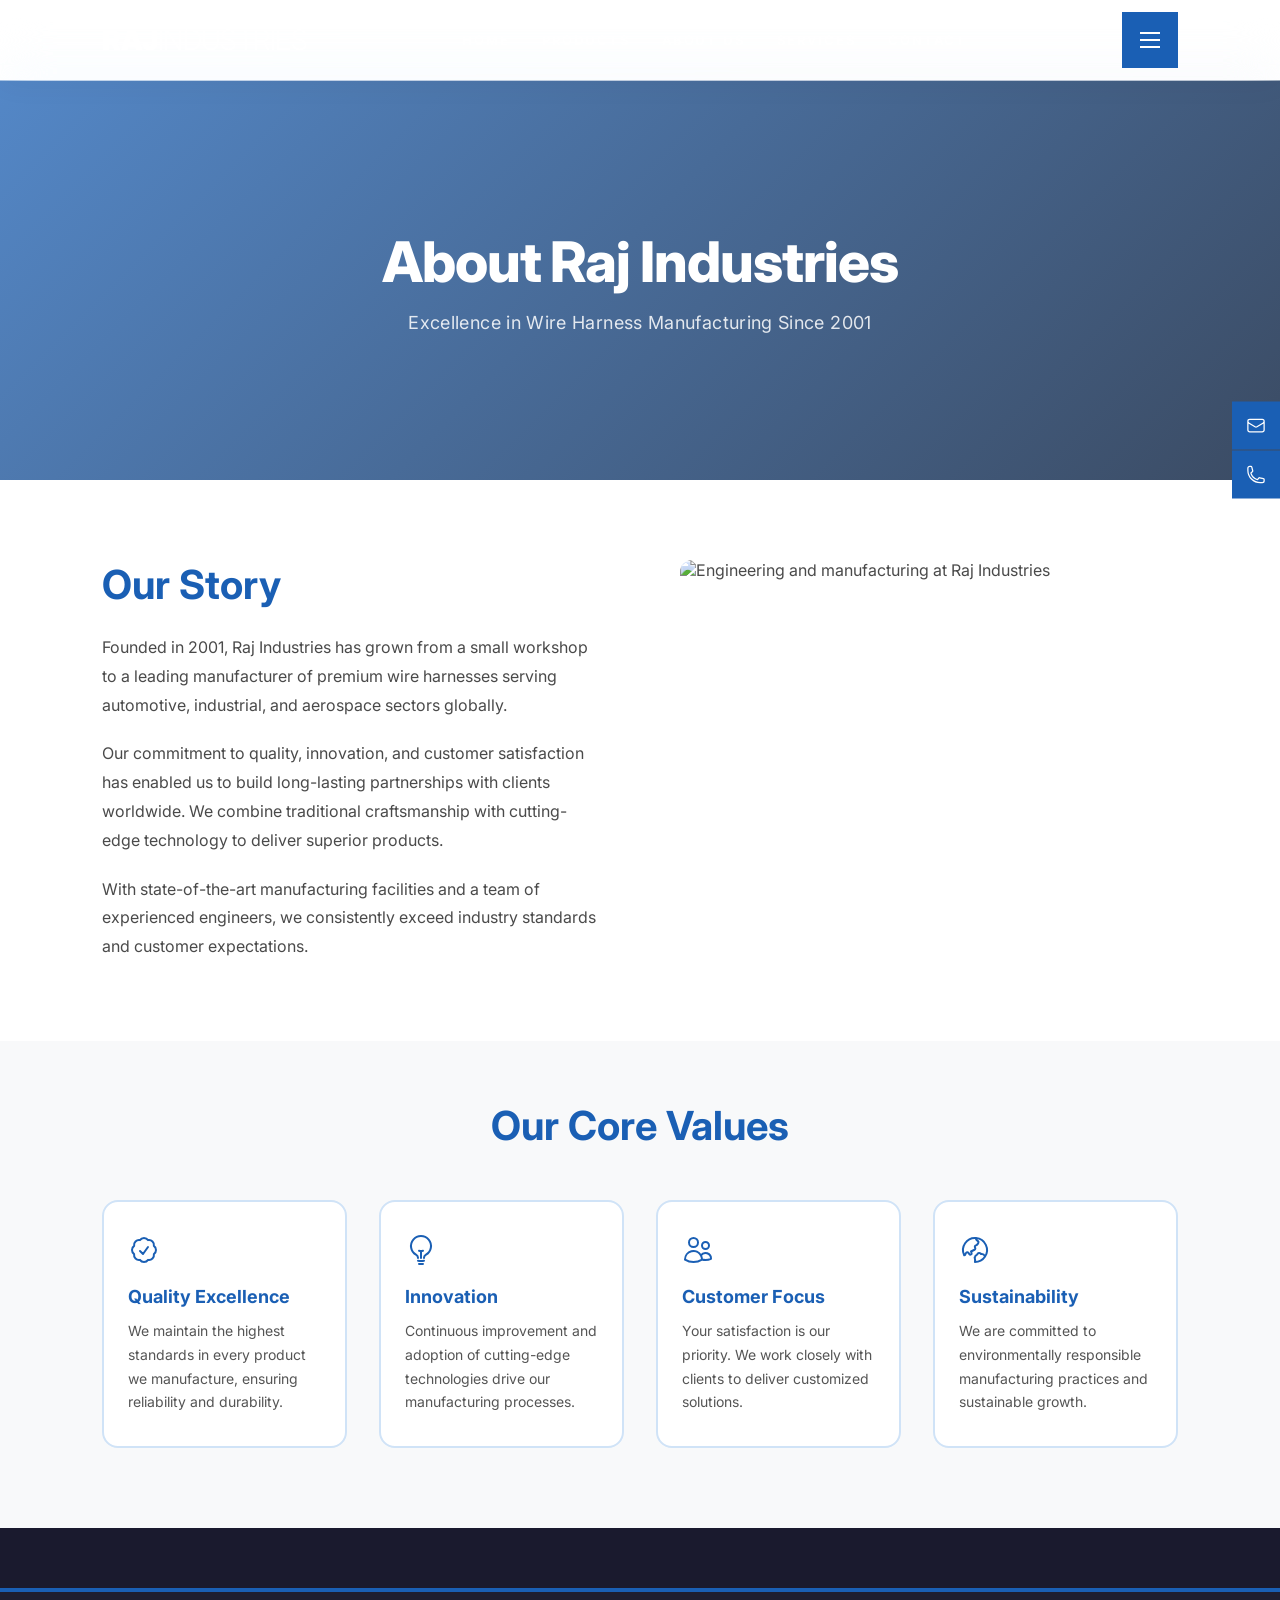
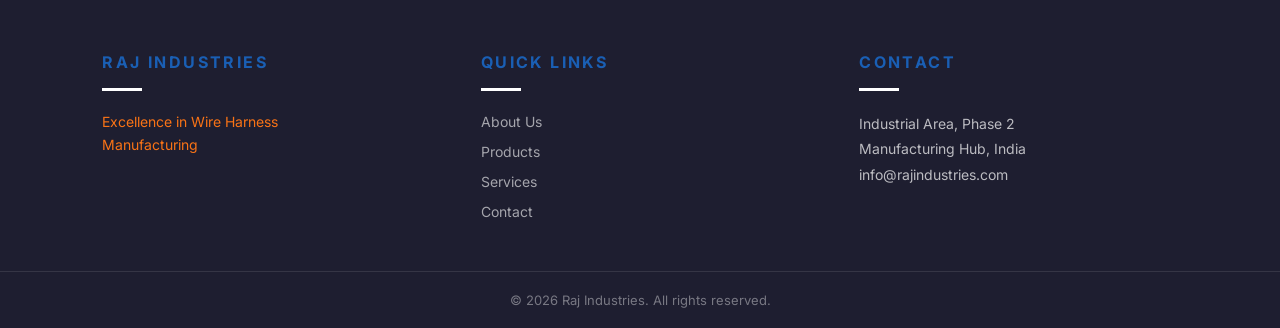
==== about.html @ 26325894 "Rework Commit" ====
<!DOCTYPE html>
<html lang="en">
<head>
    <meta charset="UTF-8">
    <meta name="viewport" content="width=device-width, initial-scale=1.0">
    <meta name="description" content="Learn about Raj Industries - a leading wire harness manufacturer with over 25 years of experience serving automotive, industrial, and aerospace industries.">
    <title>About Us - Raj Industries</title>

    <!-- Fonts -->
    <link rel="preconnect" href="https://fonts.googleapis.com">
    <link rel="preconnect" href="https://fonts.gstatic.com" crossorigin>
    <link href="https://fonts.googleapis.com/css2?family=Inter:wght@300;400;500;600;700;800;900&display=swap" rel="stylesheet">

    <!-- CSS -->
    <link rel="stylesheet" href="styles.css">
</head>
<body>

    <!-- ==========================================
         Header
         ========================================== -->
    <header class="site-header scrolled" id="site-header">
        <div class="header-inner">
            <a href="home.html" class="logo">
                <span class="logo__bold">RAJ</span>
                <span class="logo__light">INDUSTRIES</span>
            </a>

            <nav class="desktop-nav">
                <a href="home.html">Home</a>
                <a href="products.html">Products</a>
                <a href="about.html">About Us</a>
                <a href="services.html">Services</a>
                <a href="contact.html">Contact</a>
            </nav>

            <button class="hamburger" id="mobile-menu-toggle" aria-label="Toggle menu">
                <div class="hamburger-lines">
                    <span></span>
                    <span></span>
                    <span></span>
                </div>
            </button>
        </div>

        <div class="mobile-overlay">
            <nav class="mobile-nav">
                <a href="home.html">Home</a>
                <a href="products.html">Products</a>
                <a href="about.html">About Us</a>
                <a href="services.html">Services</a>
                <a href="contact.html">Contact</a>

                <div class="mobile-contact">
                    <a href="tel:+911234567890">+91 123 456 7890</a>
                    <a href="mailto:info@rajindustries.com">info@rajindustries.com</a>
                </div>
            </nav>
        </div>
    </header>

    <!-- ==========================================
         About Hero Banner
         ========================================== -->
    <section class="about-hero" style="margin-top: 80px;">
        <div class="about-hero__bg"></div>
        <div class="about-hero__overlay"></div>
        <div class="about-hero__content">
            <h1 class="about-hero__title animate-fade-in-up">About Raj Industries</h1>
            <p class="about-hero__sub animate-fade-in-up" style="animation-delay: 100ms;">Excellence in Wire Harness Manufacturing Since 2001</p>
        </div>
    </section>

    <!-- ==========================================
         Our Story
         ========================================== -->
    <section class="about-story" id="about">
        <div class="about-story__grid">
            <!-- Text -->
            <div class="about-story__text scroll-animate">
                <h2 class="about-story__title">Our Story</h2>
                <p>Founded in 2001, Raj Industries has grown from a small workshop to a leading manufacturer of premium wire harnesses serving automotive, industrial, and aerospace sectors globally.</p>
                <p>Our commitment to quality, innovation, and customer satisfaction has enabled us to build long-lasting partnerships with clients worldwide. We combine traditional craftsmanship with cutting-edge technology to deliver superior products.</p>
                <p>With state-of-the-art manufacturing facilities and a team of experienced engineers, we consistently exceed industry standards and customer expectations.</p>
            </div>

            <!-- Image -->
            <div class="about-story__image scroll-animate-right" style="transition-delay: 0.2s;">
                <img src="https://images.unsplash.com/photo-1581091226825-a6a2a5aee158?auto=format&fit=crop&w=900&q=80" alt="Engineering and manufacturing at Raj Industries">
            </div>
        </div>
    </section>

    <!-- ==========================================
         Core Values
         ========================================== -->
    <section class="about-values">
        <h2 class="about-values__title scroll-animate">Our Core Values</h2>

        <div class="values-grid">
            <!-- Quality Excellence -->
            <div class="value-card" data-delay="0">
                <div class="value-card__icon">
                    <svg fill="none" viewBox="0 0 24 24" stroke="currentColor" stroke-width="1.5">
                        <path stroke-linecap="round" stroke-linejoin="round" d="M9 12.75L11.25 15 15 9.75M21 12c0 1.268-.63 2.39-1.593 3.068a3.745 3.745 0 01-1.043 3.296 3.745 3.745 0 01-3.296 1.043A3.745 3.745 0 0112 21c-1.268 0-2.39-.63-3.068-1.593a3.746 3.746 0 01-3.296-1.043 3.745 3.745 0 01-1.043-3.296A3.745 3.745 0 013 12c0-1.268.63-2.39 1.593-3.068a3.745 3.745 0 011.043-3.296 3.746 3.746 0 013.296-1.043A3.746 3.746 0 0112 3c1.268 0 2.39.63 3.068 1.593a3.746 3.746 0 013.296 1.043 3.746 3.746 0 011.043 3.296A3.745 3.745 0 0121 12z"/>
                    </svg>
                </div>
                <h3 class="value-card__title">Quality Excellence</h3>
                <p class="value-card__desc">We maintain the highest standards in every product we manufacture, ensuring reliability and durability.</p>
            </div>

            <!-- Innovation -->
            <div class="value-card" data-delay="150">
                <div class="value-card__icon">
                    <svg fill="none" viewBox="0 0 24 24" stroke="currentColor" stroke-width="1.5">
                        <path stroke-linecap="round" stroke-linejoin="round" d="M12 18v-5.25m0 0a6.01 6.01 0 001.5-.189m-1.5.189a6.01 6.01 0 01-1.5-.189m3.75 7.478a12.06 12.06 0 01-4.5 0m3.75 2.383a14.406 14.406 0 01-3 0M14.25 18v-.192c0-.983.658-1.823 1.508-2.316a7.5 7.5 0 10-7.517 0c.85.493 1.509 1.333 1.509 2.316V18"/>
                    </svg>
                </div>
                <h3 class="value-card__title">Innovation</h3>
                <p class="value-card__desc">Continuous improvement and adoption of cutting-edge technologies drive our manufacturing processes.</p>
            </div>

            <!-- Customer Focus -->
            <div class="value-card" data-delay="300">
                <div class="value-card__icon">
                    <svg fill="none" viewBox="0 0 24 24" stroke="currentColor" stroke-width="1.5">
                        <path stroke-linecap="round" stroke-linejoin="round" d="M15 19.128a9.38 9.38 0 002.625.372 9.337 9.337 0 004.121-.952 4.125 4.125 0 00-7.533-2.493M15 19.128v-.003c0-1.113-.285-2.16-.786-3.07M15 19.128v.106A12.318 12.318 0 018.624 21c-2.331 0-4.512-.645-6.374-1.766l-.001-.109a6.375 6.375 0 0111.964-3.07M12 6.375a3.375 3.375 0 11-6.75 0 3.375 3.375 0 016.75 0zm8.25 2.25a2.625 2.625 0 11-5.25 0 2.625 2.625 0 015.25 0z"/>
                    </svg>
                </div>
                <h3 class="value-card__title">Customer Focus</h3>
                <p class="value-card__desc">Your satisfaction is our priority. We work closely with clients to deliver customized solutions.</p>
            </div>

            <!-- Sustainability -->
            <div class="value-card" data-delay="450">
                <div class="value-card__icon">
                    <svg fill="none" viewBox="0 0 24 24" stroke="currentColor" stroke-width="1.5">
                        <path stroke-linecap="round" stroke-linejoin="round" d="M12.75 3.03v.568c0 .334.148.65.405.864l1.068.89c.442.369.535 1.01.216 1.49l-.51.766a2.25 2.25 0 01-1.161.886l-.143.048a1.107 1.107 0 00-.57 1.664c.369.555.169 1.307-.427 1.605L9 13.125l.423 1.059a.956.956 0 01-1.652.928l-.679-.906a1.125 1.125 0 00-1.906.172L4.5 15.75l-.612.153M12.75 3.031a9 9 0 00-8.862 12.872M12.75 3.031a9 9 0 016.69 14.036m0 0l-.177-.529A2.25 2.25 0 0017.128 15H16.5l-.324-.324a1.453 1.453 0 00-2.328.377l-.036.073a1.586 1.586 0 01-.982.852l-.044.015a.867.867 0 00-.592.822.867.867 0 01-.387.721l-.054.036A8.96 8.96 0 0112 21a9.006 9.006 0 007.44-3.933z"/>
                    </svg>
                </div>
                <h3 class="value-card__title">Sustainability</h3>
                <p class="value-card__desc">We are committed to environmentally responsible manufacturing practices and sustainable growth.</p>
            </div>
        </div>
    </section>


    <!-- ==========================================
         Footer
         ========================================== -->
    <footer>
        <div class="footer-top-bar"></div>
        <div class="footer-accent"></div>

        <div class="footer-main">
            <div class="footer-grid">
                <div>
                    <h3 class="footer-col__title">RAJ INDUSTRIES</h3>
                    <div class="footer-col__underline"></div>
                    <p class="footer-col__tagline">Excellence in Wire Harness<br>Manufacturing</p>
                </div>
                <div>
                    <h3 class="footer-col__title">QUICK LINKS</h3>
                    <div class="footer-col__underline"></div>
                    <ul class="footer-links">
                        <li><a href="about.html">About Us</a></li>
                        <li><a href="products.html">Products</a></li>
                        <li><a href="services.html">Services</a></li>
                        <li><a href="contact.html">Contact</a></li>
                    </ul>
                </div>
                <div>
                    <h3 class="footer-col__title">CONTACT</h3>
                    <div class="footer-col__underline"></div>
                    <div class="footer-contact">
                        <p>Industrial Area, Phase 2<br>Manufacturing Hub, India</p>
                        <a href="mailto:info@rajindustries.com">info@rajindustries.com</a>
                    </div>
                </div>
            </div>
        </div>

        <div class="footer-bottom">
            <p>&copy; 2026 Raj Industries. All rights reserved.</p>
        </div>
    </footer>

    <!-- Scroll to Top -->
    <button class="scroll-top-btn" aria-label="Scroll to top">
        <svg width="20" height="20" viewBox="0 0 24 24" fill="none" stroke="currentColor" stroke-width="2.5" stroke-linecap="round" stroke-linejoin="round">
            <polyline points="18 15 12 9 6 15"/>
        </svg>
    </button>

    <!-- Contact Sidebar -->
    <div class="contact-sidebar">
        <a href="mailto:info@rajindustries.com" aria-label="Email us" title="Email us">
            <svg fill="none" viewBox="0 0 24 24" stroke="currentColor" stroke-width="1.5">
                <path stroke-linecap="round" stroke-linejoin="round" d="M21.75 6.75v10.5a2.25 2.25 0 01-2.25 2.25h-15a2.25 2.25 0 01-2.25-2.25V6.75m19.5 0A2.25 2.25 0 0019.5 4.5h-15a2.25 2.25 0 00-2.25 2.25m19.5 0v.243a2.25 2.25 0 01-1.07 1.916l-7.5 4.615a2.25 2.25 0 01-2.36 0L3.32 8.91a2.25 2.25 0 01-1.07-1.916V6.75"/>
            </svg>
        </a>
        <a href="tel:+911234567890" aria-label="Call us" title="Call us">
            <svg fill="none" viewBox="0 0 24 24" stroke="currentColor" stroke-width="1.5">
                <path stroke-linecap="round" stroke-linejoin="round" d="M2.25 6.75c0 8.284 6.716 15 15 15h2.25a2.25 2.25 0 002.25-2.25v-1.372c0-.516-.351-.966-.852-1.091l-4.423-1.106c-.44-.11-.902.055-1.173.417l-.97 1.293c-.282.376-.769.542-1.21.38a12.035 12.035 0 01-7.143-7.143c-.162-.441.004-.928.38-1.21l1.293-.97c.363-.271.527-.734.417-1.173L6.963 3.102a1.125 1.125 0 00-1.091-.852H4.5A2.25 2.25 0 002.25 4.5v2.25z"/>
            </svg>
        </a>
    </div>

    <!-- JavaScript -->
    <script src="main.js"></script>
</body>
</html>
---- styles.css ----
/* ==========================================
   CSS Variables (Design Tokens)
   ========================================== */
:root {
    --color-primary: #1a5fb4;
    --color-primary-dark: #155a9c;
    --color-primary-light: #2563eb;
    --color-accent: #f97316;

    --color-slate-900: #1a1a2e;
    --color-slate-800: #2d2d44;
    --color-slate-700: #3d3d5c;
    --color-slate-600: #4a4a4a;
    --color-slate-500: #6b6b6b;
    --color-slate-400: #8a8a8a;
    --color-slate-300: #b0b0b0;
    --color-slate-200: #d4d4d4;
    --color-slate-100: #f0f0f4;
    --color-slate-50: #f8f8fc;

    --color-footer-bg: #1e1e30;
    --transition: all 0.3s ease;
    --font-family: 'Inter', sans-serif;
}

/* ==========================================
   Reset & Base
   ========================================== */
*,
*::before,
*::after {
    margin: 0;
    padding: 0;
    box-sizing: border-box;
}

html {
    scroll-behavior: smooth;
    overflow-x: hidden;
}

body {
    font-family: var(--font-family);
    color: var(--color-slate-600);
    background: #ffffff;
    -webkit-font-smoothing: antialiased;
    -moz-osx-font-smoothing: grayscale;
    overflow-x: hidden;
}

a {
    text-decoration: none;
    color: inherit;
}

img {
    max-width: 100%;
    display: block;
}

ul {
    list-style: none;
}

*:focus {
    outline: none;
}
*:focus-visible {
    outline: 2px solid var(--color-primary);
    outline-offset: 2px;
}

/* Custom scrollbar */
::-webkit-scrollbar { width: 8px; }
::-webkit-scrollbar-track { background: #f1f1f1; }
::-webkit-scrollbar-thumb { background: var(--color-slate-400); border-radius: 4px; }
::-webkit-scrollbar-thumb:hover { background: var(--color-primary); }

/* ==========================================
   Animations
   ========================================== */
@keyframes fadeInUp {
    from { opacity: 0; transform: translateY(30px); }
    to { opacity: 1; transform: translateY(0); }
}

@keyframes fadeIn {
    from { opacity: 0; }
    to { opacity: 1; }
}

@keyframes slideInRight {
    from { opacity: 0; transform: translateX(40px); }
    to { opacity: 1; transform: translateX(0); }
}

@keyframes countUp {
    from { opacity: 0; transform: scale(0.5); }
    to { opacity: 1; transform: scale(1); }
}

@keyframes heroSlideIn {
    from { opacity: 0; transform: scale(1.05); }
    to { opacity: 1; transform: scale(1); }
}

.animate-fade-in-up {
    animation: fadeInUp 0.8s ease-out forwards;
}

.animate-fade-in {
    animation: fadeIn 0.6s ease-out forwards;
}

.animate-slide-in-right {
    animation: slideInRight 0.6s ease-out forwards;
}

.animate-hero {
    animation: heroSlideIn 1.2s ease-out forwards;
}

/* Scroll-triggered: hidden by default */
.scroll-animate {
    opacity: 0;
    transform: translateY(30px);
    transition: opacity 0.7s ease-out, transform 0.7s ease-out;
}
.scroll-animate.visible {
    opacity: 1;
    transform: translateY(0);
}

.scroll-animate-right {
    opacity: 0;
    transform: translateX(40px);
    transition: opacity 0.7s ease-out, transform 0.7s ease-out;
}
.scroll-animate-right.visible {
    opacity: 1;
    transform: translateX(0);
}

/* ==========================================
   Header
   ========================================== */
.site-header {
    position: fixed;
    top: 0;
    left: 0;
    right: 0;
    z-index: 100;
    transition: all 0.5s ease;
    background: rgba(255, 255, 255, 0.08);
    backdrop-filter: blur(24px) saturate(180%);
    -webkit-backdrop-filter: blur(24px) saturate(180%);
    border-bottom: 1px solid rgba(255, 255, 255, 0.25);
    box-shadow: 0 4px 30px rgba(0, 0, 0, 0.04), inset 0 1px 0 rgba(255, 255, 255, 0.3);
}

.site-header.scrolled {
    background: rgba(255, 255, 255, 0.45);
    backdrop-filter: blur(28px) saturate(200%);
    -webkit-backdrop-filter: blur(28px) saturate(200%);
    box-shadow: 0 8px 32px rgba(0, 0, 0, 0.08), inset 0 1px 0 rgba(255, 255, 255, 0.5);
    border-bottom: 1px solid rgba(255, 255, 255, 0.4);
}

.header-inner {
    display: flex;
    align-items: center;
    justify-content: space-between;
    height: 80px;
    padding: 0 8%;
}

/* Logo */
.logo {
    position: relative;
    z-index: 110;
    display: flex;
    align-items: center;
    text-decoration: none;
}

.logo__bold {
    font-size: 28px;
    font-weight: 900;
    letter-spacing: -0.02em;
    color: #ffffff;
    transition: color 0.5s ease;
}

.logo__light {
    font-size: 28px;
    font-weight: 300;
    letter-spacing: -0.02em;
    color: #ffffff;
    transition: color 0.5s ease;
}

.site-header.scrolled .logo__bold {
    color: var(--color-slate-900);
}

.site-header.scrolled .logo__light {
    color: var(--color-primary);
}

/* Desktop Nav */
.desktop-nav {
    display: none;
    align-items: center;
    gap: 32px;
}

.desktop-nav a {
    font-size: 13px;
    font-weight: 600;
    text-transform: uppercase;
    letter-spacing: 0.15em;
    color: #ffffff;
    transition: color 0.3s ease;
    position: relative;
}

.desktop-nav a::after {
    content: '';
    position: absolute;
    bottom: -4px;
    left: 0;
    width: 0;
    height: 2px;
    background: var(--color-primary);
    transition: width 0.3s ease;
}

.desktop-nav a:hover {
    color: var(--color-primary);
}

.desktop-nav a:hover::after {
    width: 100%;
}

.site-header.scrolled .desktop-nav a {
    color: var(--color-slate-700);
}

.site-header.scrolled .desktop-nav a:hover {
    color: var(--color-primary);
}

/* Hamburger */
.hamburger {
    position: relative;
    z-index: 110;
    width: 56px;
    height: 56px;
    background: var(--color-primary);
    border: none;
    display: flex;
    align-items: center;
    justify-content: center;
    cursor: pointer;
    transition: transform 0.3s ease;
}

.hamburger:hover {
    transform: scale(1.05);
}

.hamburger-lines {
    display: flex;
    flex-direction: column;
    gap: 5px;
    align-items: center;
}

.hamburger-lines span {
    display: block;
    width: 20px;
    height: 2px;
    background: #ffffff;
    transition: all 0.3s ease;
    transform-origin: center;
}

.hamburger.active .hamburger-lines span:nth-child(1) {
    transform: rotate(45deg) translate(5px, 5px);
}

.hamburger.active .hamburger-lines span:nth-child(2) {
    opacity: 0;
    transform: scale(0);
}

.hamburger.active .hamburger-lines span:nth-child(3) {
    transform: rotate(-45deg) translate(5px, -5px);
}

/* Mobile Overlay */
.mobile-overlay {
    position: fixed;
    inset: 0;
    background: rgba(26, 26, 46, 0.98);
    z-index: 105;
    display: flex;
    align-items: center;
    justify-content: center;
    opacity: 0;
    visibility: hidden;
    transition: all 0.5s ease;
}

.mobile-overlay.active {
    opacity: 1;
    visibility: visible;
}

.mobile-nav {
    display: flex;
    flex-direction: column;
    align-items: center;
    gap: 24px;
}

.mobile-nav a {
    font-size: 32px;
    font-weight: 300;
    color: #ffffff;
    transition: all 0.5s ease;
    opacity: 0;
    transform: translateY(20px);
}

.mobile-overlay.active .mobile-nav a {
    opacity: 1;
    transform: translateY(0);
}

.mobile-nav a:nth-child(1) { transition-delay: 0.1s; }
.mobile-nav a:nth-child(2) { transition-delay: 0.2s; }
.mobile-nav a:nth-child(3) { transition-delay: 0.3s; }
.mobile-nav a:nth-child(4) { transition-delay: 0.4s; }

.mobile-nav a:hover {
    color: var(--color-primary);
}

.mobile-contact {
    margin-top: 32px;
    padding-top: 32px;
    border-top: 1px solid rgba(255, 255, 255, 0.1);
    display: flex;
    flex-direction: column;
    align-items: center;
    gap: 12px;
    opacity: 0;
    transform: translateY(20px);
    transition: all 0.5s ease 0.5s;
}

.mobile-overlay.active .mobile-contact {
    opacity: 1;
    transform: translateY(0);
}

.mobile-contact a {
    color: rgba(255, 255, 255, 0.6);
    font-size: 14px;
    letter-spacing: 0.05em;
    transition: color 0.3s ease;
}

.mobile-contact a:hover {
    color: var(--color-primary);
}

/* ==========================================
   Hero Carousel
   ========================================== */
.hero {
    position: relative;
    width: 100%;
    height: 100vh;
    overflow: hidden;
}

.hero-slide {
    position: absolute;
    inset: 0;
    opacity: 0;
    transform: scale(1.05);
    transition: opacity 1s ease-in-out, transform 1s ease-in-out;
}

.hero-slide.active {
    opacity: 1;
    transform: scale(1);
}

.hero-slide img {
    width: 100%;
    height: 100%;
    object-fit: cover;
}

.hero-slide__overlay {
    position: absolute;
    inset: 0;
    background: linear-gradient(to right, rgba(0,0,0,0.6) 0%, rgba(0,0,0,0.4) 40%, rgba(0,0,0,0.2) 100%);
}

.hero-content {
    position: relative;
    z-index: 10;
    height: 100%;
    display: flex;
    align-items: center;
    padding: 0 8%;
}

.hero-text {
    max-width: 750px;
    transition: opacity 0.7s ease, transform 0.7s ease;
}

.hero-text.transitioning {
    opacity: 0;
    transform: translateY(24px);
}

.hero-text__category {
    display: inline-block;
    font-size: 13px;
    font-weight: 700;
    text-transform: uppercase;
    letter-spacing: 0.25em;
    color: rgba(255, 255, 255, 0.8);
    margin-bottom: 24px;
}

.hero-text__headline {
    font-size: clamp(36px, 5vw, 58px);
    font-weight: 300;
    color: #ffffff;
    line-height: 1.1;
    margin-bottom: 40px;
}

.hero-text__cta {
    display: inline-flex;
    align-items: center;
    gap: 12px;
    background: rgba(255, 255, 255, 0.15);
    backdrop-filter: blur(20px) saturate(180%);
    -webkit-backdrop-filter: blur(20px) saturate(180%);
    color: #ffffff;
    padding: 16px 32px;
    font-size: 13px;
    font-weight: 700;
    text-transform: uppercase;
    letter-spacing: 0.15em;
    border: 1px solid rgba(255, 255, 255, 0.3);
    border-radius: 50px;
    box-shadow: 0 4px 24px rgba(0, 0, 0, 0.1), inset 0 1px 0 rgba(255, 255, 255, 0.25);
    transition: all 0.4s ease;
}

.hero-text__cta:hover {
    background: rgba(26, 95, 180, 0.35);
    border-color: rgba(26, 95, 180, 0.5);
    box-shadow: 0 8px 32px rgba(26, 95, 180, 0.25), inset 0 1px 0 rgba(255, 255, 255, 0.3);
    transform: translateY(-2px);
    color: #ffffff;
}

.hero-text__cta svg {
    width: 20px;
    height: 20px;
    transition: transform 0.3s ease;
}

.hero-text__cta:hover svg {
    transform: translateX(4px);
}

/* Hero Arrows */
.hero-arrows {
    position: absolute;
    bottom: 40px;
    right: 8%;
    z-index: 20;
    display: flex;
    gap: 2px;
}

.hero-arrow {
    width: 56px;
    height: 56px;
    background: rgba(255, 255, 255, 0.1);
    backdrop-filter: blur(20px) saturate(180%);
    -webkit-backdrop-filter: blur(20px) saturate(180%);
    border: 1px solid rgba(255, 255, 255, 0.25);
    border-radius: 50%;
    display: flex;
    align-items: center;
    justify-content: center;
    cursor: pointer;
    transition: all 0.4s ease;
    box-shadow: 0 4px 20px rgba(0, 0, 0, 0.1), inset 0 1px 0 rgba(255, 255, 255, 0.2);
}

.hero-arrow:hover {
    background: rgba(26, 95, 180, 0.35);
    border-color: rgba(26, 95, 180, 0.5);
    box-shadow: 0 8px 28px rgba(26, 95, 180, 0.25), inset 0 1px 0 rgba(255, 255, 255, 0.3);
    transform: scale(1.08);
}

.hero-arrow svg {
    width: 22px;
    height: 22px;
    color: #ffffff;
}

/* Hero Indicators */
.hero-indicators {
    position: absolute;
    bottom: 40px;
    left: 8%;
    z-index: 20;
    display: flex;
    gap: 8px;
}

.hero-indicator {
    height: 3px;
    border-radius: 999px;
    border: none;
    cursor: pointer;
    transition: all 0.5s ease;
    background: rgba(255, 255, 255, 0.4);
    width: 16px;
}

.hero-indicator.active {
    background: #ffffff;
    width: 40px;
}

.hero-indicator:hover {
    background: rgba(255, 255, 255, 0.6);
}

/* Hero bottom gradient */
.hero-bottom-gradient {
    position: absolute;
    bottom: 0;
    left: 0;
    right: 0;
    height: 128px;
    background: linear-gradient(to top, rgba(255,255,255,0.1), transparent);
    z-index: 10;
    pointer-events: none;
}

/* ==========================================
   Product Cards (Home page)
   ========================================== */
.products-home {
    padding: 80px 8% 120px;
    background: #ffffff;
}

.products-home__header {
    margin-bottom: 80px;
}

.products-home__topline {
    font-size: 11px;
    font-weight: 700;
    text-transform: uppercase;
    letter-spacing: 0.25em;
    color: var(--color-primary);
    margin-bottom: 16px;
    display: block;
}

.products-home__title {
    font-size: clamp(28px, 4vw, 42px);
    font-weight: 300;
    color: var(--color-slate-900);
    line-height: 1.2;
    max-width: 600px;
}

.products-home__underline {
    width: 64px;
    height: 3px;
    background: var(--color-primary);
    margin-top: 24px;
}

.products-home__grid {
    display: grid;
    grid-template-columns: 1fr;
    gap: 40px;
}

.product-home-card {
    display: block;
    transition: opacity 0.7s ease, transform 0.7s ease;
    opacity: 0;
    transform: translateY(48px);
}

.product-home-card.visible {
    opacity: 1;
    transform: translateY(0);
}

.product-home-card__image {
    position: relative;
    overflow: hidden;
    margin-bottom: 24px;
    aspect-ratio: 4 / 3;
}

.product-home-card__image img {
    width: 100%;
    height: 100%;
    object-fit: cover;
    transition: transform 0.7s ease;
}

.product-home-card:hover .product-home-card__image img {
    transform: scale(1.1);
}

.product-home-card__image::after {
    content: '';
    position: absolute;
    inset: 0;
    background: rgba(26, 95, 180, 0);
    transition: background 0.5s ease;
}

.product-home-card:hover .product-home-card__image::after {
    background: rgba(26, 95, 180, 0.1);
}

.product-home-card__category {
    font-size: 11px;
    font-weight: 700;
    text-transform: uppercase;
    letter-spacing: 0.25em;
    color: var(--color-primary);
    margin-bottom: 12px;
    display: block;
}

.product-home-card__title {
    font-size: clamp(18px, 2vw, 24px);
    font-weight: 600;
    color: var(--color-slate-900);
    margin-bottom: 12px;
    transition: color 0.3s ease;
}

.product-home-card:hover .product-home-card__title {
    color: var(--color-primary);
}

.product-home-card__desc {
    font-size: 15px;
    color: var(--color-slate-500);
    line-height: 1.7;
    margin-bottom: 20px;
}

.product-home-card__link {
    display: inline-flex;
    align-items: center;
    gap: 8px;
    font-size: 13px;
    font-weight: 700;
    text-transform: uppercase;
    letter-spacing: 0.12em;
    color: var(--color-primary);
}

.product-home-card__link svg {
    width: 20px;
    height: 20px;
    transition: transform 0.3s ease;
}

.product-home-card:hover .product-home-card__link svg {
    transform: translateX(8px);
}

/* ==========================================
   Stats Section
   ========================================== */
.stats-section {
    position: relative;
    padding: 80px 8%;
    overflow: hidden;
}

.stats-section__bg {
    position: absolute;
    inset: 0;
}

.stats-section__bg img {
    width: 100%;
    height: 100%;
    object-fit: cover;
}

.stats-section__bg-overlay {
    position: absolute;
    inset: 0;
    background: rgba(26, 26, 46, 0.9);
}

.stats-grid {
    position: relative;
    z-index: 10;
    display: grid;
    grid-template-columns: repeat(2, 1fr);
    gap: 32px;
    text-align: center;
}

.stat-item {
    opacity: 0;
    transform: translateY(30px);
    transition: opacity 0.7s ease, transform 0.7s ease;
}

.stat-item.visible {
    opacity: 1;
    transform: translateY(0);
}

.stat-item__number {
    font-size: clamp(40px, 5vw, 72px);
    font-weight: 700;
    color: #ffffff;
    font-variant-numeric: tabular-nums;
}

.stat-item__divider {
    width: 40px;
    height: 2px;
    background: var(--color-primary);
    margin: 16px auto;
}

.stat-item__label {
    font-size: 13px;
    font-weight: 600;
    text-transform: uppercase;
    letter-spacing: 0.2em;
    color: rgba(255, 255, 255, 0.7);
}

/* ==========================================
   CTA Section
   ========================================== */
.cta-section {
    background: linear-gradient(135deg, #1a5fb4 0%, #0d47a1 40%, #0a3d8f 70%, #0b3070 100%);
    padding: 80px 40px;
    text-align: center;
    position: relative;
    overflow: hidden;
}

.cta-content {
    max-width: 700px;
    margin: 0 auto;
}

.cta-content__title {
    font-size: clamp(28px, 4vw, 44px);
    font-weight: 800;
    font-style: italic;
    color: #ffffff;
    line-height: 1.2;
    margin-bottom: 24px;
}

.cta-content__text {
    font-size: 16px;
    color: rgba(255, 255, 255, 0.8);
    line-height: 1.7;
    margin-bottom: 40px;
}

.cta-content__button {
    display: inline-block;
    padding: 14px 40px;
    background: #ffffff;
    color: var(--color-primary);
    font-size: 15px;
    font-weight: 600;
    border-radius: 50px;
    transition: all 0.3s ease;
    box-shadow: 0 4px 20px rgba(0, 0, 0, 0.15);
}

.cta-content__button:hover {
    transform: translateY(-2px);
    box-shadow: 0 8px 30px rgba(0, 0, 0, 0.2);
}

/* ==========================================
   Footer
   ========================================== */
.footer-top-bar {
    background-color: var(--color-slate-900);
    height: 60px;
}

.footer-accent {
    background-color: var(--color-primary);
    height: 4px;
}

.footer-main {
    background-color: var(--color-footer-bg);
    color: #ffffff;
    padding: 60px 8% 40px;
}

.footer-grid {
    display: grid;
    grid-template-columns: 1fr;
    gap: 40px;
    max-width: 1200px;
    margin: 0 auto;
}

.footer-col__title {
    font-size: 16px;
    font-weight: 700;
    letter-spacing: 0.15em;
    text-transform: uppercase;
    color: var(--color-primary);
    margin-bottom: 16px;
}

.footer-col__underline {
    width: 40px;
    height: 3px;
    background: #ffffff;
    margin-bottom: 20px;
}

.footer-col__tagline {
    font-size: 14px;
    color: var(--color-accent);
    line-height: 1.6;
}

.footer-links li {
    margin-bottom: 10px;
}

.footer-links a {
    font-size: 14px;
    color: rgba(255, 255, 255, 0.6);
    transition: all 0.3s ease;
}

.footer-links a:hover {
    color: #ffffff;
    padding-left: 5px;
}

.footer-contact p {
    font-size: 14px;
    color: rgba(255, 255, 255, 0.7);
    line-height: 1.8;
}

.footer-contact a {
    font-size: 14px;
    color: rgba(255, 255, 255, 0.7);
    display: block;
    margin-top: 4px;
    transition: color 0.3s ease;
}

.footer-contact a:hover {
    color: #ffffff;
}

.footer-bottom {
    background-color: var(--color-footer-bg);
    border-top: 1px solid rgba(255, 255, 255, 0.1);
    padding: 20px 8%;
    text-align: center;
}

.footer-bottom p {
    font-size: 13px;
    color: rgba(255, 255, 255, 0.4);
    max-width: 1200px;
    margin: 0 auto;
}

/* Scroll to top */
.scroll-top-btn {
    position: fixed;
    bottom: 30px;
    right: 30px;
    width: 48px;
    height: 48px;
    border-radius: 50%;
    background: var(--color-primary);
    color: #ffffff;
    border: none;
    cursor: pointer;
    display: flex;
    align-items: center;
    justify-content: center;
    box-shadow: 0 4px 15px rgba(26, 95, 180, 0.4);
    transition: all 0.3s ease;
    opacity: 0;
    pointer-events: none;
    transform: translateY(20px);
    z-index: 100;
}

.scroll-top-btn.visible {
    opacity: 1;
    pointer-events: auto;
    transform: translateY(0);
}

.scroll-top-btn:hover {
    background: var(--color-primary-dark);
    transform: translateY(-3px);
}

/* ==========================================
   Contact Sidebar
   ========================================== */
.contact-sidebar {
    position: fixed;
    right: 0;
    top: 50%;
    transform: translateY(-50%);
    z-index: 90;
    display: none;
    flex-direction: column;
}

.contact-sidebar a {
    display: flex;
    align-items: center;
    justify-content: center;
    width: 48px;
    height: 48px;
    background: var(--color-primary);
    transition: all 0.3s ease;
}

.contact-sidebar a + a {
    margin-top: 1px;
}

.contact-sidebar a:hover {
    background: var(--color-primary-dark);
    width: 56px;
    height: 56px;
}

.contact-sidebar svg {
    width: 20px;
    height: 20px;
    color: #ffffff;
}

/* ==========================================
   Page Header (Products & About)
   ========================================== */
.page-header {
    padding-top: 160px;
    padding-bottom: 64px;
    text-align: center;
    background: #ffffff;
    border-bottom: 1px solid #f0f0f4;
}

.page-header__title {
    font-size: clamp(32px, 5vw, 48px);
    font-weight: 700;
    color: var(--color-slate-900);
    margin-bottom: 16px;
}

.page-header__subtitle {
    font-size: clamp(16px, 2vw, 20px);
    color: var(--color-slate-500);
    font-weight: 300;
    letter-spacing: 0.03em;
}

/* ==========================================
   Products Grid (Products page)
   ========================================== */
.products-section {
    padding: 96px 0;
    background: #f9fafb;
}

.products-section .container {
    max-width: 1280px;
    margin: 0 auto;
    padding: 0 20px;
}

.products-grid {
    display: grid;
    grid-template-columns: 1fr;
    gap: 32px;
}

.product-card {
    background: #ffffff;
    border-radius: 8px;
    border: 1px solid var(--color-slate-200);
    overflow: hidden;
    transition: all 0.3s ease;
    display: flex;
    flex-direction: column;
}

.product-card:hover {
    transform: translateY(-8px);
    box-shadow: 0 20px 40px rgba(0, 0, 0, 0.08);
    border-color: var(--color-primary);
}

.product-card__image {
    width: 100%;
    height: 240px;
    overflow: hidden;
    background: #f0f0f4;
}

.product-card__image img {
    width: 100%;
    height: 100%;
    object-fit: cover;
    transition: transform 0.8s ease-out;
}

.product-card:hover .product-card__image img {
    transform: scale(1.1);
}

.product-card__content {
    padding: 32px;
    display: flex;
    flex-direction: column;
    flex: 1;
}

.product-card__content h3 {
    font-size: 22px;
    font-weight: 700;
    color: var(--color-slate-800);
    margin-bottom: 12px;
    letter-spacing: -0.02em;
}

.product-card__content p {
    font-size: 15px;
    color: var(--color-slate-500);
    line-height: 1.7;
    margin-bottom: 24px;
    font-weight: 300;
}

.product-card__features {
    display: flex;
    flex-direction: column;
    gap: 8px;
    margin-top: auto;
}

.product-card__features li {
    display: flex;
    align-items: flex-start;
    gap: 8px;
    font-size: 14px;
    color: var(--color-slate-600);
    line-height: 1.6;
}

.product-card__features li::before {
    content: '';
    display: block;
    width: 6px;
    height: 6px;
    border-radius: 50%;
    background: var(--color-primary);
    flex-shrink: 0;
    margin-top: 7px;
}

/* ==========================================
   About Page
   ========================================== */

/* Hero Banner */
.about-hero {
    position: relative;
    height: 400px;
    display: flex;
    align-items: center;
    justify-content: center;
    text-align: center;
    overflow: hidden;
}

.about-hero__bg {
    position: absolute;
    inset: 0;
    background-image: url('https://images.unsplash.com/photo-1558618666-fcd25c85f82e?auto=format&fit=crop&w=1920&q=80');
    background-size: cover;
    background-position: center;
}

.about-hero__overlay {
    position: absolute;
    inset: 0;
    background: linear-gradient(135deg, rgba(26, 95, 180, 0.75) 0%, rgba(10, 30, 60, 0.8) 100%);
}

.about-hero__content {
    position: relative;
    z-index: 10;
}

.about-hero__title {
    font-size: clamp(32px, 5vw, 56px);
    font-weight: 800;
    color: #ffffff;
    margin-bottom: 16px;
    letter-spacing: -0.02em;
}

.about-hero__sub {
    font-size: clamp(14px, 1.5vw, 18px);
    color: rgba(255, 255, 255, 0.85);
    font-weight: 400;
    letter-spacing: 0.02em;
}

/* Our Story */
.about-story {
    padding: 80px 8% 60px;
    background: #ffffff;
}

.about-story__grid {
    display: grid;
    grid-template-columns: 1fr;
    gap: 48px;
    align-items: start;
}

.about-story__title {
    font-size: clamp(28px, 3.5vw, 40px);
    font-weight: 700;
    color: var(--color-primary);
    margin-bottom: 24px;
}

.about-story__text p {
    font-size: 16px;
    color: var(--color-slate-600);
    line-height: 1.8;
    margin-bottom: 20px;
}

.about-story__image img {
    width: 100%;
    height: 420px;
    object-fit: cover;
    border-radius: 12px;
}

/* Core Values */
.about-values {
    padding: 60px 8% 80px;
    background: #f8f9fa;
}

.about-values__title {
    font-size: clamp(28px, 3.5vw, 40px);
    font-weight: 700;
    color: var(--color-primary);
    text-align: center;
    margin-bottom: 50px;
}

.values-grid {
    display: grid;
    grid-template-columns: 1fr;
    gap: 32px;
}

.value-card {
    background: #ffffff;
    border: 2px solid #d0e3f7;
    border-radius: 16px;
    padding: 32px 24px;
    opacity: 0;
    transform: translateY(48px);
    transition: opacity 0.7s ease, transform 0.7s ease;
}

.value-card.visible {
    opacity: 1;
    transform: translateY(0);
}

.value-card__icon {
    color: var(--color-primary);
    margin-bottom: 16px;
}

.value-card__icon svg {
    width: 32px;
    height: 32px;
}

.value-card__title {
    font-size: 18px;
    font-weight: 700;
    color: var(--color-primary);
    margin-bottom: 12px;
}

.value-card__desc {
    font-size: 14px;
    color: #555;
    line-height: 1.7;
}

/* Quality Section */
.about-quality {
    padding: 80px 8%;
    background: #ffffff;
}

.about-quality__grid {
    display: grid;
    grid-template-columns: 1fr;
    gap: 48px;
    align-items: center;
}

.about-quality__image img {
    width: 100%;
    height: 400px;
    object-fit: cover;
    border-radius: 12px;
}

.about-quality__topline {
    font-size: 11px;
    font-weight: 700;
    text-transform: uppercase;
    letter-spacing: 0.25em;
    color: var(--color-primary);
    margin-bottom: 16px;
    display: block;
}

.about-quality__title {
    font-size: clamp(24px, 3vw, 38px);
    font-weight: 300;
    color: var(--color-slate-900);
    line-height: 1.3;
    margin-bottom: 24px;
}

.about-quality__underline {
    width: 64px;
    height: 3px;
    background: var(--color-primary);
    margin-bottom: 32px;
}

.about-quality__text {
    font-size: 17px;
    color: var(--color-slate-500);
    line-height: 1.8;
    margin-bottom: 24px;
}

.about-quality__certs {
    display: flex;
    flex-wrap: wrap;
    gap: 16px;
    margin-top: 24px;
}

.about-quality__cert {
    padding: 8px 16px;
    background: var(--color-slate-50);
    border: 1px solid var(--color-slate-200);
    font-size: 12px;
    font-weight: 600;
    text-transform: uppercase;
    letter-spacing: 0.08em;
    color: var(--color-slate-600);
}

/* ==========================================
   Services Page
   ========================================== */
.services-section {
    padding: 80px 0 100px;
    background: #f9fafb;
}

.services-container {
    max-width: 1280px;
    margin: 0 auto;
    padding: 0 20px;
}

.services-grid {
    display: grid;
    grid-template-columns: 1fr;
    gap: 32px;
}

.service-card {
    position: relative;
    background: #ffffff;
    border: 1px solid #e8edf3;
    border-radius: 16px;
    padding: 40px 32px 36px;
    transition: all 0.4s ease;
    overflow: hidden;
}

.service-card::before {
    content: '';
    position: absolute;
    top: 0;
    left: 0;
    width: 100%;
    height: 4px;
    background: linear-gradient(90deg, var(--color-primary), var(--color-primary-light));
    transform: scaleX(0);
    transform-origin: left;
    transition: transform 0.4s ease;
}

.service-card:hover {
    transform: translateY(-6px);
    box-shadow: 0 20px 50px rgba(0, 0, 0, 0.08);
    border-color: transparent;
}

.service-card:hover::before {
    transform: scaleX(1);
}

.service-card__icon {
    width: 60px;
    height: 60px;
    border-radius: 14px;
    background: linear-gradient(135deg, var(--color-primary), var(--color-primary-light));
    display: flex;
    align-items: center;
    justify-content: center;
    margin-bottom: 20px;
    transition: transform 0.3s ease;
}

.service-card:hover .service-card__icon {
    transform: scale(1.08);
}

.service-card__icon i {
    font-size: 24px;
    color: #ffffff;
}

.service-card__number {
    position: absolute;
    top: 24px;
    right: 28px;
    font-size: 48px;
    font-weight: 800;
    color: rgba(26, 95, 180, 0.06);
    line-height: 1;
    user-select: none;
    pointer-events: none;
}

.service-card__title {
    font-size: 20px;
    font-weight: 700;
    color: var(--color-slate-900);
    margin-bottom: 12px;
    letter-spacing: -0.01em;
}

.service-card__desc {
    font-size: 15px;
    color: var(--color-slate-500);
    line-height: 1.7;
    margin-bottom: 20px;
    font-weight: 300;
}

.service-card__features {
    display: flex;
    flex-direction: column;
    gap: 8px;
}

.service-card__features li {
    display: flex;
    align-items: flex-start;
    gap: 10px;
    font-size: 14px;
    color: var(--color-slate-600);
    line-height: 1.6;
}

.service-card__features li::before {
    content: '';
    display: block;
    width: 6px;
    height: 6px;
    border-radius: 50%;
    background: var(--color-primary);
    flex-shrink: 0;
    margin-top: 7px;
}

/* ==========================================
   Contact Page
   ========================================== */

/* Contact Hero */
.contact-hero {
    position: relative;
    padding-top: 160px;
    padding-bottom: 80px;
    text-align: center;
    background: linear-gradient(135deg, var(--color-primary) 0%, #0d47a1 40%, #0a3d8f 70%, #0b3070 100%);
    overflow: hidden;
}

.contact-hero__inner {
    position: relative;
    z-index: 10;
    max-width: 800px;
    margin: 0 auto;
    padding: 0 20px;
}

.contact-hero__title {
    font-size: clamp(32px, 5vw, 56px);
    font-weight: 800;
    color: #ffffff;
    margin-bottom: 16px;
    letter-spacing: 0.05em;
}

.contact-hero__sub {
    font-size: clamp(14px, 1.5vw, 18px);
    color: rgba(255, 255, 255, 0.85);
    font-weight: 400;
    letter-spacing: 0.02em;
}

/* Contact Info Cards */
.contact-info-section {
    padding: 80px 8%;
    background: #ffffff;
}

.contact-info-grid {
    display: grid;
    grid-template-columns: 1fr;
    gap: 32px;
    max-width: 1280px;
    margin: 0 auto;
}

.contact-info-card {
    display: flex;
    align-items: flex-start;
    gap: 24px;
    padding: 32px;
    background: #ffffff;
    border: 1px solid #e8edf3;
    border-radius: 12px;
    transition: all 0.3s ease;
}

.contact-info-card:hover {
    transform: translateY(-4px);
    box-shadow: 0 15px 40px rgba(0, 0, 0, 0.08);
    border-color: var(--color-primary);
}

.contact-info-card__icon {
    width: 56px;
    height: 56px;
    border-radius: 12px;
    background: linear-gradient(135deg, var(--color-primary), var(--color-primary-light));
    display: flex;
    align-items: center;
    justify-content: center;
    flex-shrink: 0;
}

.contact-info-card__icon i {
    font-size: 22px;
    color: #ffffff;
}

.contact-info-card__content h4 {
    font-size: 18px;
    font-weight: 700;
    color: var(--color-slate-900);
    margin-bottom: 12px;
}

.contact-info-card__content p {
    font-size: 14px;
    color: var(--color-slate-500);
    line-height: 1.8;
    margin-bottom: 12px;
}

.contact-info-card__content p a {
    color: var(--color-slate-500);
    transition: color 0.3s ease;
}

.contact-info-card__content p a:hover {
    color: var(--color-primary);
}

.contact-info-card__link {
    font-size: 13px;
    font-weight: 600;
    color: var(--color-primary);
    text-transform: uppercase;
    letter-spacing: 0.08em;
    transition: all 0.3s ease;
    display: inline-block;
    margin-top: 4px;
}

.contact-info-card__link:hover {
    color: var(--color-primary-dark);
    transform: translateX(4px);
}

/* Contact Form Section */
.contact-form-section {
    padding: 80px 8%;
    background: #f8f9fa;
}

.contact-form-wrapper {
    max-width: 900px;
    margin: 0 auto;
}

.contact-form-header {
    text-align: center;
    margin-bottom: 48px;
}

.contact-form-header__topline {
    font-size: 13px;
    font-weight: 600;
    text-transform: uppercase;
    letter-spacing: 0.2em;
    color: var(--color-primary);
    margin-bottom: 12px;
    display: block;
}

.contact-form-header__title {
    font-size: clamp(28px, 3.5vw, 40px);
    font-weight: 700;
    color: var(--color-slate-900);
}

.contact-form__row {
    display: grid;
    grid-template-columns: 1fr;
    gap: 20px;
    margin-bottom: 20px;
}

.contact-form__field {
    width: 100%;
}

.contact-form__field--full {
    margin-bottom: 20px;
}

.contact-form__input-wrap {
    position: relative;
}

.contact-form__input-wrap input,
.contact-form__input-wrap textarea {
    width: 100%;
    padding: 16px 20px 16px 52px;
    font-family: var(--font-family);
    font-size: 13px;
    font-weight: 500;
    letter-spacing: 0.05em;
    color: var(--color-slate-700);
    background: #ffffff;
    border: 2px solid #e0e6ed;
    border-radius: 8px;
    transition: all 0.3s ease;
    outline: none;
}

.contact-form__input-wrap input::placeholder,
.contact-form__input-wrap textarea::placeholder {
    color: var(--color-slate-400);
    font-weight: 400;
}

.contact-form__input-wrap input:focus,
.contact-form__input-wrap textarea:focus {
    border-color: var(--color-primary);
    box-shadow: 0 0 0 4px rgba(26, 95, 180, 0.1);
}

.contact-form__input-wrap textarea {
    resize: vertical;
    min-height: 140px;
}

.contact-form__input-wrap i {
    position: absolute;
    left: 18px;
    top: 18px;
    font-size: 16px;
    color: var(--color-primary);
    pointer-events: none;
}

.contact-form__submit {
    text-align: center;
    margin-top: 32px;
}

.contact-form__btn {
    display: inline-block;
    padding: 16px 48px;
    background: rgba(26, 95, 180, 0.75);
    backdrop-filter: blur(16px);
    -webkit-backdrop-filter: blur(16px);
    border: 1px solid rgba(255, 255, 255, 0.3);
    color: #ffffff;
    font-family: var(--font-family);
    font-size: 14px;
    font-weight: 700;
    text-transform: uppercase;
    letter-spacing: 0.1em;
    border-radius: 50px;
    cursor: pointer;
    transition: all 0.3s ease;
    box-shadow: 0 8px 32px 0 rgba(26, 95, 180, 0.25);
}

.contact-form__btn:hover {
    background: rgba(26, 95, 180, 0.85);
    border-color: rgba(255, 255, 255, 0.5);
    transform: translateY(-2px);
    box-shadow: 0 8px 32px 0 rgba(26, 95, 180, 0.35);
}

/* Map Section */
.map-section {
    width: 100%;
    line-height: 0;
}

.map-container {
    width: 100%;
}

.map-container iframe {
    width: 100%;
    height: 450px;
    border: 0;
}

/* ==========================================
   Cable Feature Section (Products Page)
   ========================================== */
.cable-feature-section {
    padding: 80px 0 80px;
    background: #ffffff;
}

.cable-feature-container {
    max-width: 900px;
    margin: 0 auto 60px;
    padding: 0 8%;
    text-align: center;
}

.cable-feature-topline {
    font-size: 11px;
    font-weight: 700;
    text-transform: uppercase;
    letter-spacing: 0.25em;
    color: var(--color-slate-400);
    margin-bottom: 16px;
}

.cable-feature-title {
    font-size: clamp(28px, 4vw, 42px);
    font-weight: 700;
    color: var(--color-slate-900);
    line-height: 1.2;
    margin-bottom: 28px;
}

.cable-feature-desc {
    font-size: 15px;
    color: var(--color-slate-500);
    line-height: 1.8;
    max-width: 680px;
    margin: 0 auto;
    text-align: left;
}

/* Hero: overlapping image + card layout */
.cable-feature-hero {
    position: relative;
    padding: 0 8%;
    min-height: 420px;
    margin-bottom: 80px;
}

.cable-feature-hero__image {
    width: 65%;
    aspect-ratio: 16 / 10;
    overflow: hidden;
}

.cable-feature-hero__image img {
    width: 100%;
    height: 100%;
    object-fit: cover;
    transition: transform 0.8s ease;
}

.cable-feature-hero:hover .cable-feature-hero__image img {
    transform: scale(1.03);
}

.cable-feature-hero__card {
    background: var(--color-primary);
    padding: 40px 36px;
    color: #ffffff;
    position: absolute;
    right: 8%;
    top: 50%;
    transform: translateY(-50%);
    width: 45%;
    max-width: 480px;
    z-index: 2;
}

.cable-feature-hero__label {
    font-size: 11px;
    font-weight: 700;
    text-transform: uppercase;
    letter-spacing: 0.25em;
    color: rgba(255, 255, 255, 0.7);
    display: block;
    margin-bottom: 12px;
}

.cable-feature-hero__heading {
    font-size: clamp(20px, 2.5vw, 28px);
    font-weight: 700;
    color: #ffffff;
    line-height: 1.3;
    margin-bottom: 16px;
}

.cable-feature-hero__text {
    font-size: 14px;
    line-height: 1.7;
    color: rgba(255, 255, 255, 0.85);
    margin-bottom: 24px;
}

.cable-feature-hero__link {
    display: inline-flex;
    align-items: center;
    gap: 10px;
    font-size: 12px;
    font-weight: 800;
    text-transform: uppercase;
    letter-spacing: 0.15em;
    color: #ffffff;
    transition: all 0.3s ease;
}

.cable-feature-hero__link svg {
    width: 18px;
    height: 18px;
    transition: transform 0.3s ease;
}

.cable-feature-hero__link:hover {
    opacity: 0.85;
}

.cable-feature-hero__link:hover svg {
    transform: translateX(6px);
}

/* ==========================================
   More Products Section
   ========================================== */
.more-products-section {
    padding: 80px 0 100px;
    background: #ffffff;
}

.more-products-container {
    max-width: 1280px;
    margin: 0 auto;
    padding: 0 8%;
}

.more-products-title {
    font-size: clamp(24px, 3vw, 34px);
    font-weight: 700;
    color: var(--color-slate-900);
    margin-bottom: 40px;
    line-height: 1.2;
}

.more-products-grid {
    display: grid;
    grid-template-columns: 1fr;
    gap: 40px;
}

/* Card: stacked image + overlapping content */
.more-product-card {
    display: block;
    text-decoration: none;
    color: inherit;
    position: relative;
}

.more-product-card__image {
    width: 100%;
    aspect-ratio: 4 / 3;
    overflow: hidden;
    background: #f0f0f4;
}

.more-product-card__image img {
    width: 100%;
    height: 100%;
    object-fit: cover;
    transition: transform 0.7s ease;
}

.more-product-card:hover .more-product-card__image img {
    transform: scale(1.05);
}

/* Content overlaps bottom of image */
.more-product-card__content {
    position: relative;
    margin: -60px auto 0;
    padding: 28px 24px;
    background: var(--color-primary);
    color: #ffffff;
    width: 90%;
    height: 260px;
    z-index: 2;
    transition: all 0.4s ease;
    display: flex;
    flex-direction: column;
    justify-content: center;
    box-sizing: border-box;
    text-align: left;
}

.more-product-card__label {
    font-size: 11px;
    font-weight: 700;
    text-transform: uppercase;
    letter-spacing: 0.2em;
    color: rgba(255, 255, 255, 0.7);
    display: block;
    margin-bottom: 10px;
}

.more-product-card__heading {
    font-size: clamp(18px, 2vw, 22px);
    font-weight: 700;
    color: #ffffff;
    margin-bottom: 12px;
    line-height: 1.3;
}

.more-product-card__desc {
    font-size: 13px;
    color: rgba(255, 255, 255, 0.85);
    line-height: 1.7;
    margin-bottom: 20px;
}

.more-product-card__link {
    display: inline-flex;
    align-items: center;
    gap: 10px;
    font-size: 12px;
    font-weight: 800;
    text-transform: uppercase;
    letter-spacing: 0.15em;
    color: #ffffff;
    transition: all 0.3s ease;
}

.more-product-card__link svg {
    width: 18px;
    height: 18px;
    transition: transform 0.3s ease;
}

.more-product-card:hover .more-product-card__link svg {
    transform: translateX(6px);
}

/* ==========================================
   Responsive
   ========================================== */
@media (min-width: 640px) {
    .values-grid {
        grid-template-columns: repeat(2, 1fr);
    }

    .products-grid {
        grid-template-columns: repeat(2, 1fr);
    }

    .contact-info-grid {
        grid-template-columns: repeat(2, 1fr);
    }

    .contact-form__row {
        grid-template-columns: 1fr 1fr;
    }

    .services-grid {
        grid-template-columns: repeat(2, 1fr);
    }

    .more-products-grid {
        grid-template-columns: repeat(2, 1fr);
    }
}

@media (min-width: 768px) {
    .contact-sidebar {
        display: flex;
    }

    .hero-arrow {
        width: 64px;
        height: 64px;
    }
}

@media (min-width: 1024px) {
    .desktop-nav {
        display: flex;
    }

    .products-home__grid {
        grid-template-columns: repeat(3, 1fr);
    }

    .stats-grid {
        grid-template-columns: repeat(4, 1fr);
        gap: 48px;
    }

    .footer-grid {
        grid-template-columns: repeat(3, 1fr);
        gap: 60px;
    }

    .about-story__grid {
        grid-template-columns: 1fr 1fr;
        gap: 80px;
    }

    .values-grid {
        grid-template-columns: repeat(4, 1fr);
    }

    .about-quality__grid {
        grid-template-columns: 1fr 1fr;
        gap: 80px;
    }

    .about-quality__image {
        order: -1;
    }

    .contact-info-grid {
        grid-template-columns: repeat(4, 1fr);
    }

    .services-grid {
        grid-template-columns: repeat(3, 1fr);
    }
}

@media (min-width: 1280px) {
    .products-grid {
        grid-template-columns: repeat(4, 1fr);
    }
}

@media (max-width: 767px) {
    .header-inner {
        height: 72px;
    }

    .hero-arrow {
        width: 56px;
        height: 56px;
    }

    .hero-text__category {
        font-size: 11px;
    }

    .hero-arrows {
        bottom: 24px;
    }

    .hero-indicators {
        bottom: 24px;
    }

    .page-header {
        padding-top: 120px;
    }

    .contact-hero {
        padding-top: 120px;
        padding-bottom: 60px;
    }

    .cable-feature-hero {
        padding: 0;
        min-height: auto;
    }

    .cable-feature-hero__image {
        width: 100%;
    }

    .cable-feature-hero__card {
        position: relative;
        right: auto;
        bottom: auto;
        width: 100%;
        max-width: none;
    }

    .more-product-card__content {
        width: 90%;
    }
}
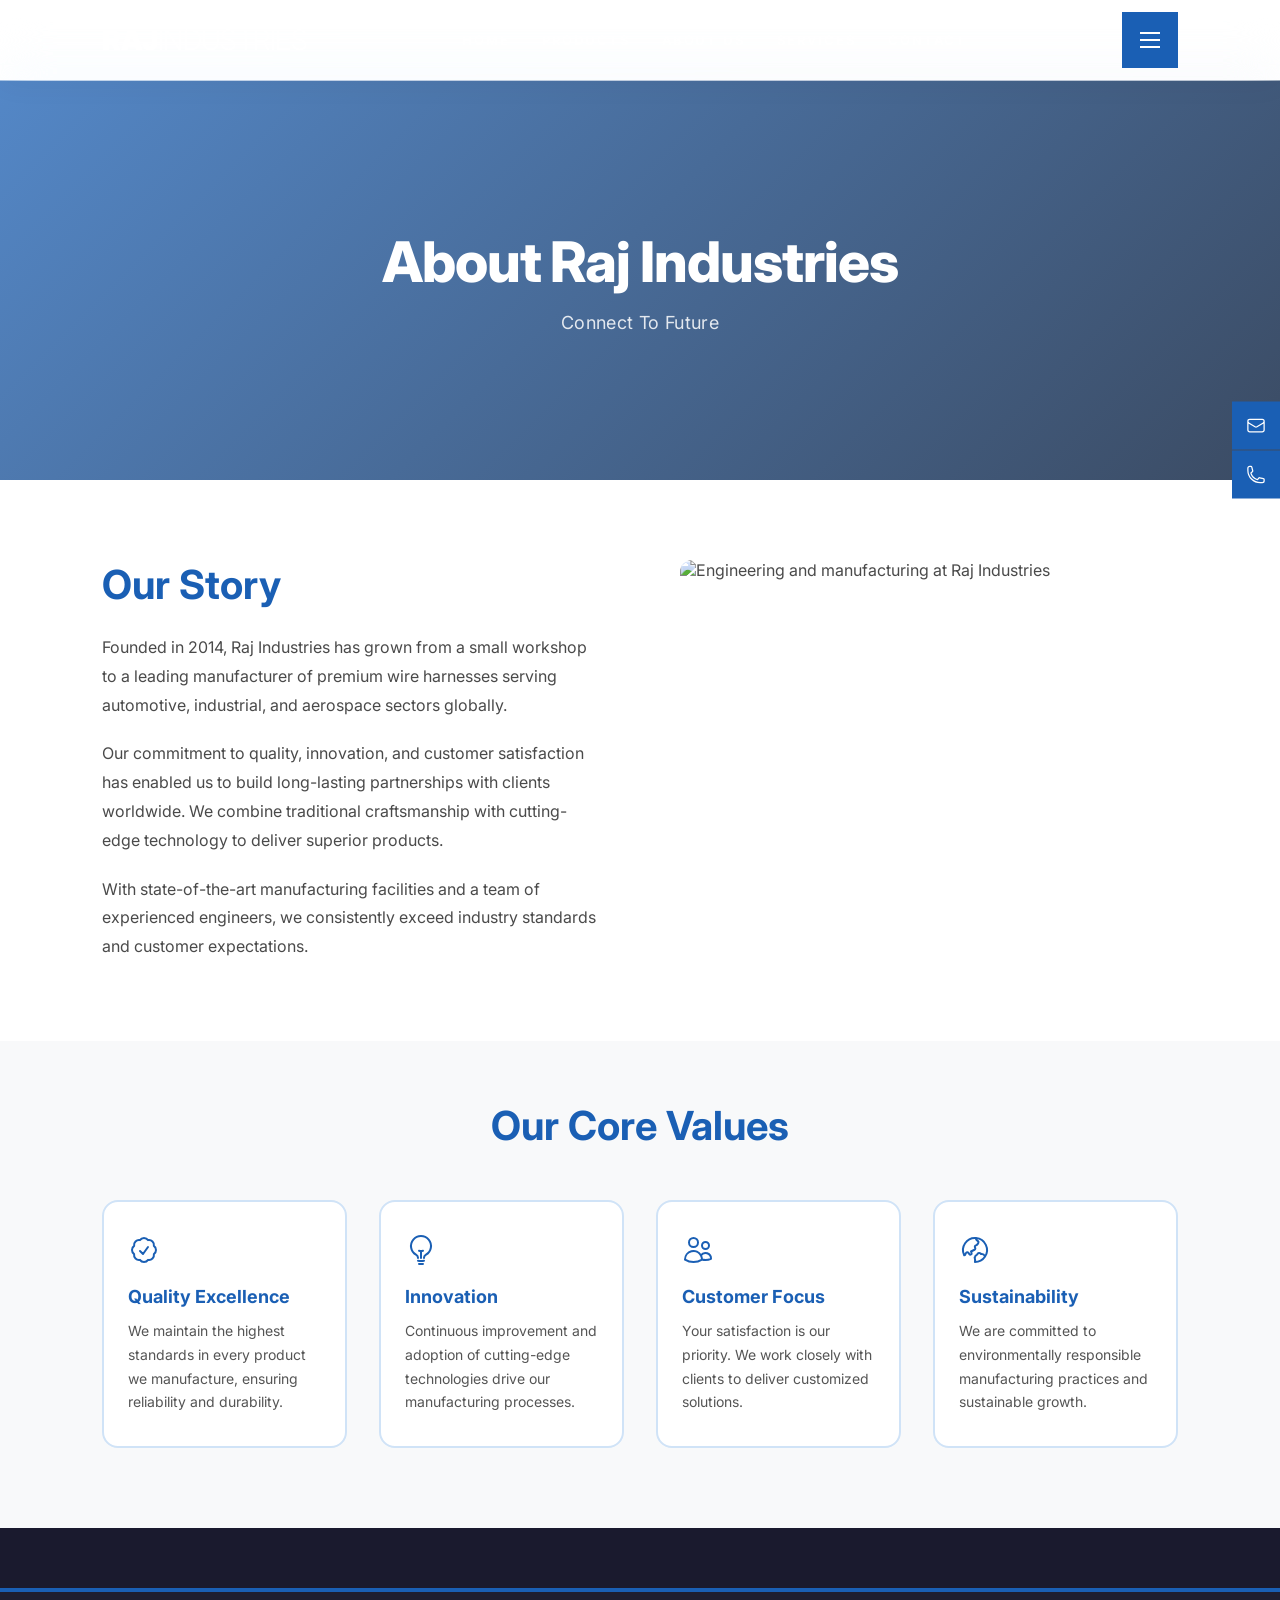
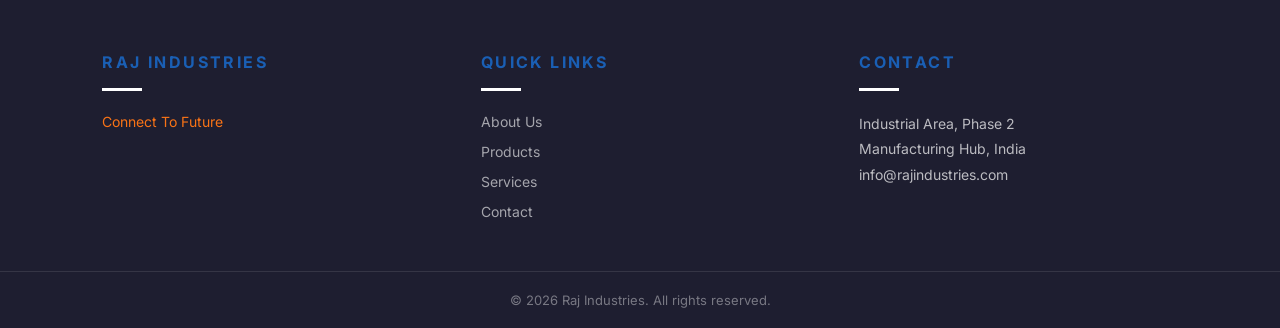
==== commit 5716b2ac: "Updated carousel with infinite scroll fix" ====
--- a/about.html
+++ b/about.html
@@ -67,7 +67,7 @@
         <div class="about-hero__overlay"></div>
         <div class="about-hero__content">
             <h1 class="about-hero__title animate-fade-in-up">About Raj Industries</h1>
-            <p class="about-hero__sub animate-fade-in-up" style="animation-delay: 100ms;">Excellence in Wire Harness Manufacturing Since 2001</p>
+            <p class="about-hero__sub animate-fade-in-up" style="animation-delay: 100ms;">Connect To Future</p>
         </div>
     </section>
 
@@ -79,7 +79,7 @@
             <!-- Text -->
             <div class="about-story__text scroll-animate">
                 <h2 class="about-story__title">Our Story</h2>
-                <p>Founded in 2001, Raj Industries has grown from a small workshop to a leading manufacturer of premium wire harnesses serving automotive, industrial, and aerospace sectors globally.</p>
+                <p>Founded in 2014, Raj Industries has grown from a small workshop to a leading manufacturer of premium wire harnesses serving automotive, industrial, and aerospace sectors globally.</p>
                 <p>Our commitment to quality, innovation, and customer satisfaction has enabled us to build long-lasting partnerships with clients worldwide. We combine traditional craftsmanship with cutting-edge technology to deliver superior products.</p>
                 <p>With state-of-the-art manufacturing facilities and a team of experienced engineers, we consistently exceed industry standards and customer expectations.</p>
             </div>
@@ -157,7 +157,7 @@
                 <div>
                     <h3 class="footer-col__title">RAJ INDUSTRIES</h3>
                     <div class="footer-col__underline"></div>
-                    <p class="footer-col__tagline">Excellence in Wire Harness<br>Manufacturing</p>
+                    <p class="footer-col__tagline">Connect To Future</p>
                 </div>
                 <div>
                     <h3 class="footer-col__title">QUICK LINKS</h3>
--- a/styles.css
+++ b/styles.css
@@ -2111,3 +2111,79 @@
         width: 90%;
     }
 }
+.carousel {
+    overflow: hidden;
+    width: 100%;
+    height: 100px !important;
+}
+
+.carousel-track {
+    display: flex;
+    gap: 40px;
+    width: max-content;
+}
+
+/* Image consistency */
+.carousel-track img {
+    width: 200px;
+    flex-shrink: 0;
+    display: block;
+}
+
+/* LEFT SCROLL */
+.carousel-track.left {
+    animation: scrollLeft 45s linear infinite;
+}
+
+/* RIGHT SCROLL */
+.carousel-track.right {
+    animation: scrollRight 45s linear infinite;
+}
+
+/* 🔥 PERFECT CONTINUOUS SCROLL (NO GAP) */
+@keyframes scrollLeft {
+    0% {
+        transform: translateX(0);
+    }
+
+    100% {
+        transform: translateX(-100%);
+    }
+}
+
+@keyframes scrollRight {
+    0% {
+        transform: translateX(-100%);
+    }
+
+    100% {
+        transform: translateX(0);
+    }
+}
+.carousel-track {
+    will-change: transform;
+}
+.clients-home__header {
+    margin-top: 30px;
+    margin-bottom: 80px;
+    display: flex;
+    flex-direction: column;
+    align-items: center;
+}
+.clients-home__title {
+    font-size: clamp(28px, 4vw, 42px);
+    font-weight: 300;
+    color: var(--color-slate-900);
+    line-height: 1.2;
+    max-width: 600px;
+    justify-content: center;
+}
+.clients-home__underline {
+    width: 64px;
+    height: 3px;
+    background: var(--color-primary);
+    margin-top: 24px;
+}
+.padding-class{
+    margin-bottom: 9%;
+}
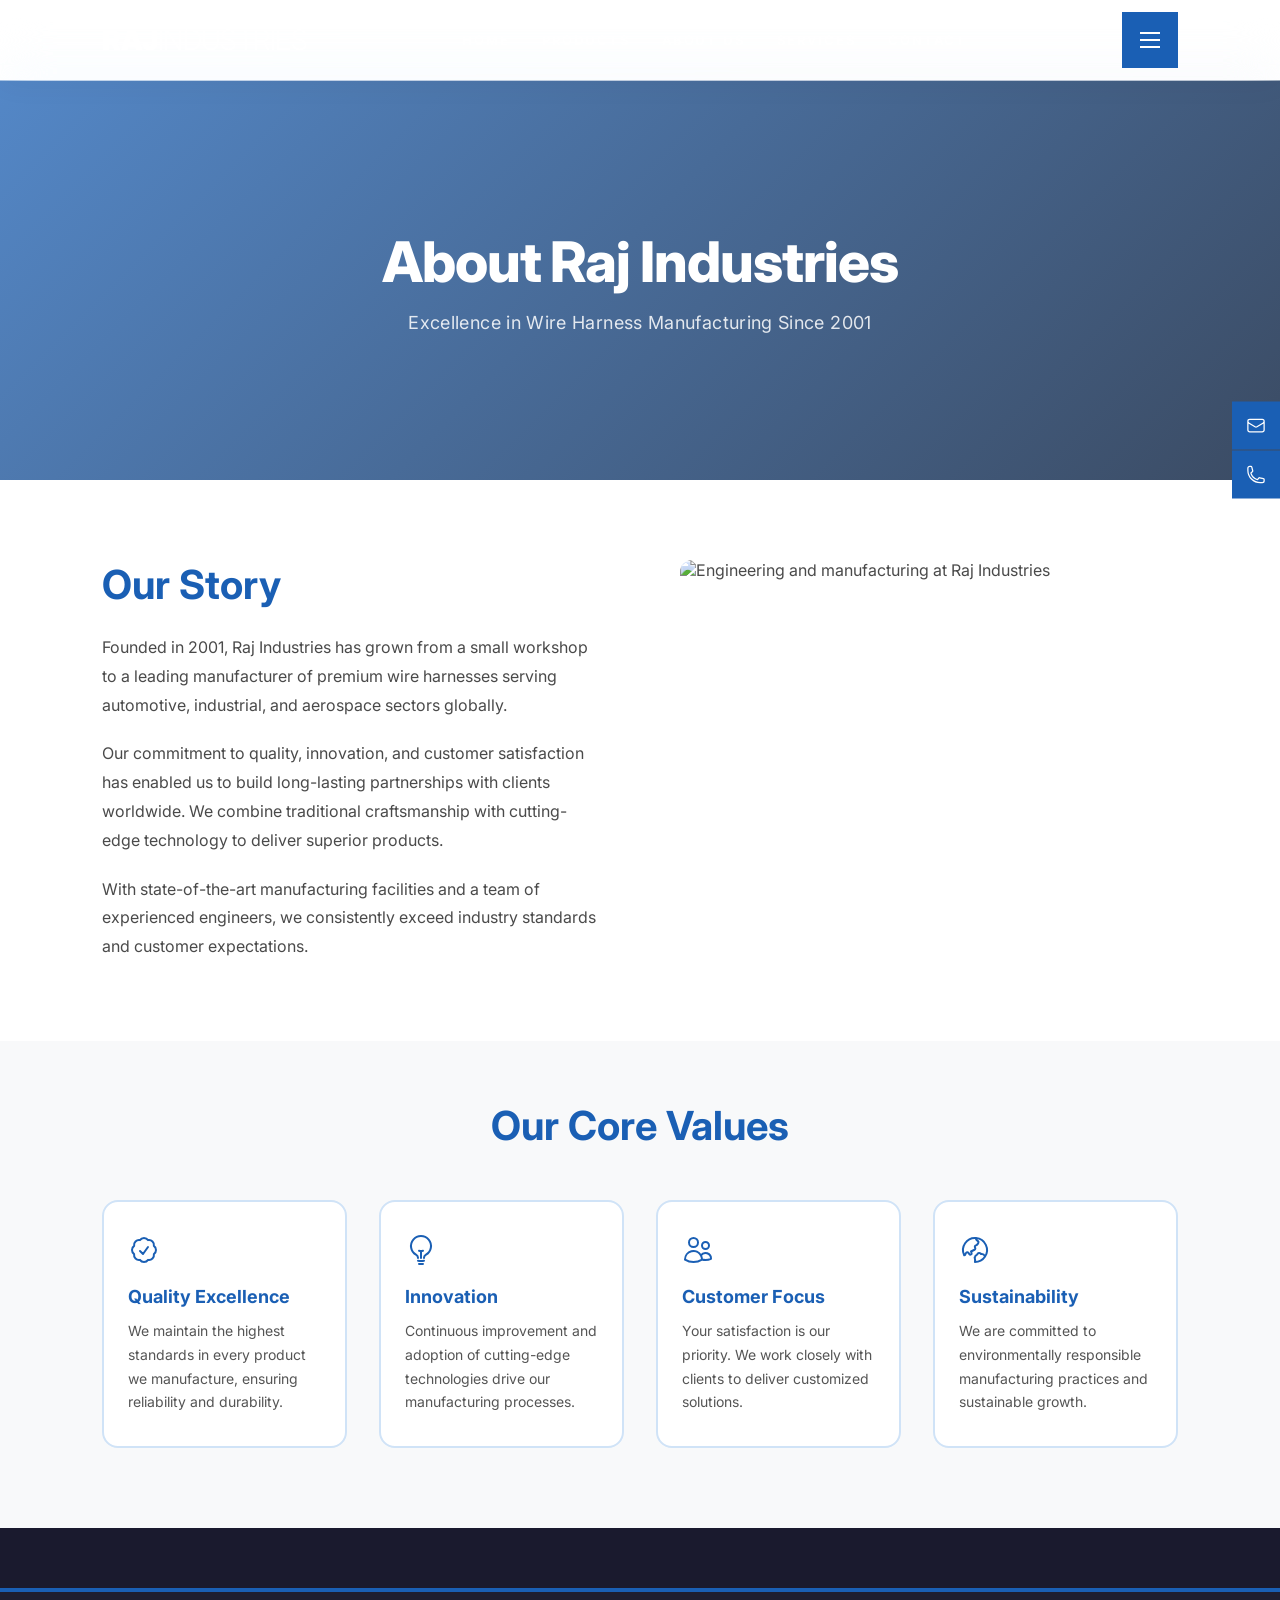
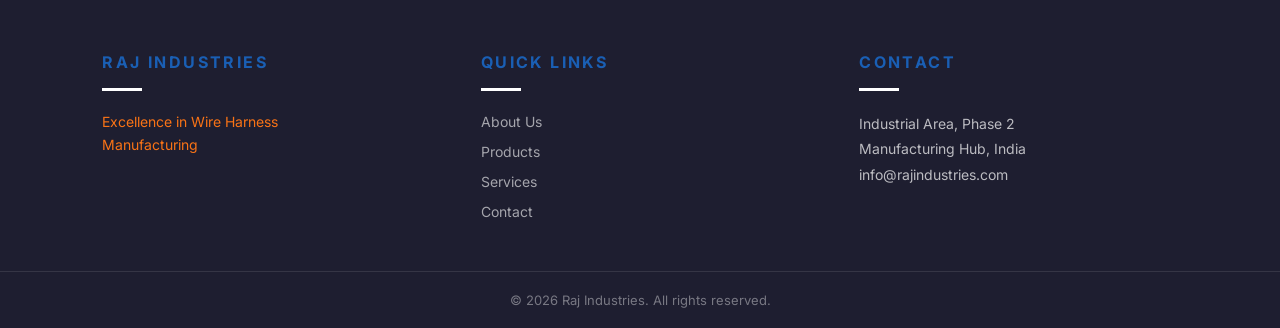
==== commit 7462baf4: "Revert "Updated carousel with infinite scroll fix" This reverts commit 5716b2acd2ffe0949369d0129f53b" ====
--- a/about.html
+++ b/about.html
@@ -67,7 +67,7 @@
         <div class="about-hero__overlay"></div>
         <div class="about-hero__content">
             <h1 class="about-hero__title animate-fade-in-up">About Raj Industries</h1>
-            <p class="about-hero__sub animate-fade-in-up" style="animation-delay: 100ms;">Connect To Future</p>
+            <p class="about-hero__sub animate-fade-in-up" style="animation-delay: 100ms;">Excellence in Wire Harness Manufacturing Since 2001</p>
         </div>
     </section>
 
@@ -79,7 +79,7 @@
             <!-- Text -->
             <div class="about-story__text scroll-animate">
                 <h2 class="about-story__title">Our Story</h2>
-                <p>Founded in 2014, Raj Industries has grown from a small workshop to a leading manufacturer of premium wire harnesses serving automotive, industrial, and aerospace sectors globally.</p>
+                <p>Founded in 2001, Raj Industries has grown from a small workshop to a leading manufacturer of premium wire harnesses serving automotive, industrial, and aerospace sectors globally.</p>
                 <p>Our commitment to quality, innovation, and customer satisfaction has enabled us to build long-lasting partnerships with clients worldwide. We combine traditional craftsmanship with cutting-edge technology to deliver superior products.</p>
                 <p>With state-of-the-art manufacturing facilities and a team of experienced engineers, we consistently exceed industry standards and customer expectations.</p>
             </div>
@@ -157,7 +157,7 @@
                 <div>
                     <h3 class="footer-col__title">RAJ INDUSTRIES</h3>
                     <div class="footer-col__underline"></div>
-                    <p class="footer-col__tagline">Connect To Future</p>
+                    <p class="footer-col__tagline">Excellence in Wire Harness<br>Manufacturing</p>
                 </div>
                 <div>
                     <h3 class="footer-col__title">QUICK LINKS</h3>
--- a/styles.css
+++ b/styles.css
@@ -2111,79 +2111,3 @@
         width: 90%;
     }
 }
-.carousel {
-    overflow: hidden;
-    width: 100%;
-    height: 100px !important;
-}
-
-.carousel-track {
-    display: flex;
-    gap: 40px;
-    width: max-content;
-}
-
-/* Image consistency */
-.carousel-track img {
-    width: 200px;
-    flex-shrink: 0;
-    display: block;
-}
-
-/* LEFT SCROLL */
-.carousel-track.left {
-    animation: scrollLeft 45s linear infinite;
-}
-
-/* RIGHT SCROLL */
-.carousel-track.right {
-    animation: scrollRight 45s linear infinite;
-}
-
-/* 🔥 PERFECT CONTINUOUS SCROLL (NO GAP) */
-@keyframes scrollLeft {
-    0% {
-        transform: translateX(0);
-    }
-
-    100% {
-        transform: translateX(-100%);
-    }
-}
-
-@keyframes scrollRight {
-    0% {
-        transform: translateX(-100%);
-    }
-
-    100% {
-        transform: translateX(0);
-    }
-}
-.carousel-track {
-    will-change: transform;
-}
-.clients-home__header {
-    margin-top: 30px;
-    margin-bottom: 80px;
-    display: flex;
-    flex-direction: column;
-    align-items: center;
-}
-.clients-home__title {
-    font-size: clamp(28px, 4vw, 42px);
-    font-weight: 300;
-    color: var(--color-slate-900);
-    line-height: 1.2;
-    max-width: 600px;
-    justify-content: center;
-}
-.clients-home__underline {
-    width: 64px;
-    height: 3px;
-    background: var(--color-primary);
-    margin-top: 24px;
-}
-.padding-class{
-    margin-bottom: 9%;
-}
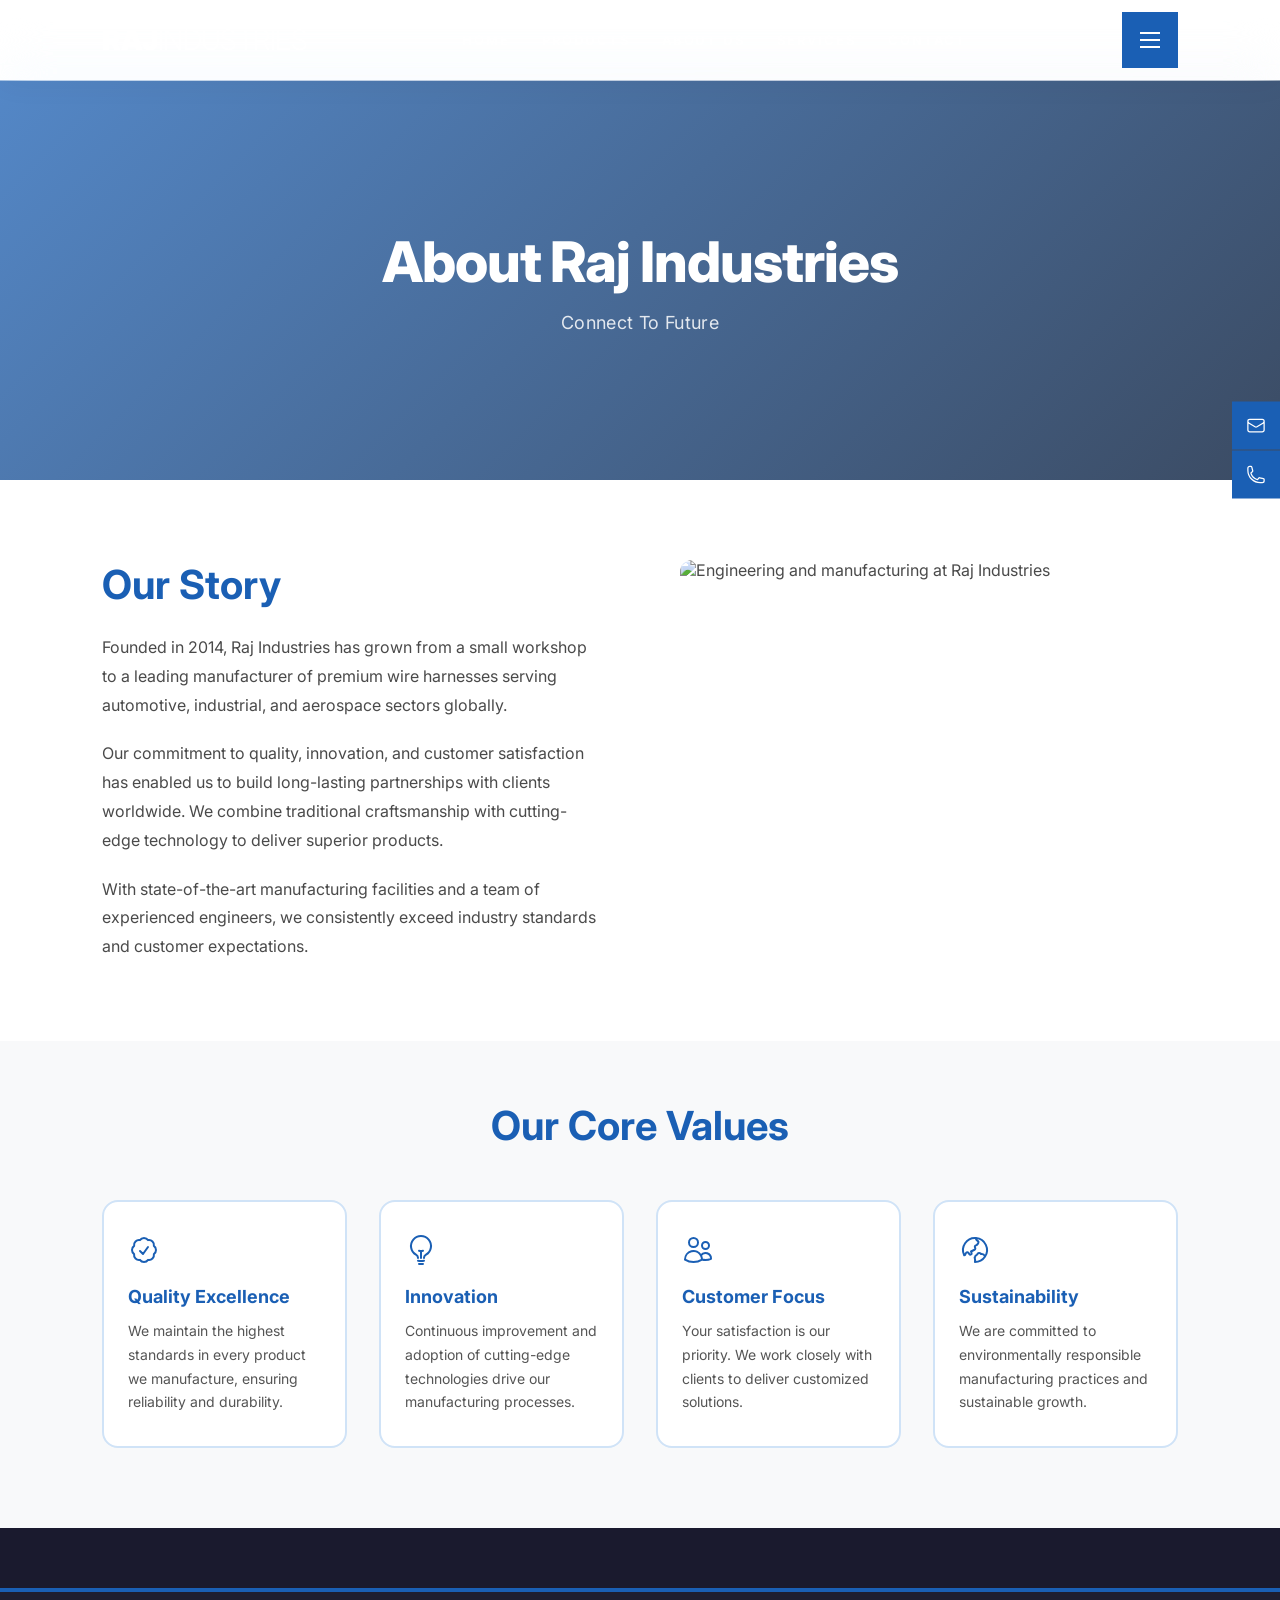
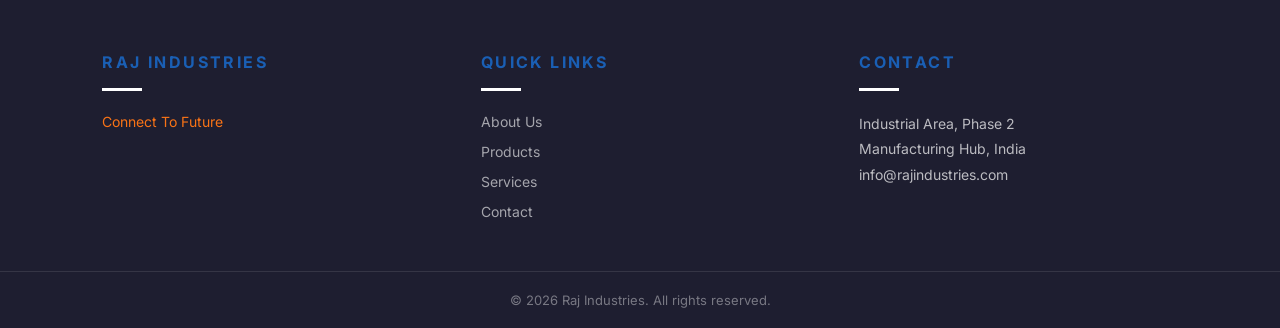
==== commit edd40293: "Reapply "Updated carousel with infinite scroll fix" This reverts commit 7462baf4cdad7f94716631c05a3a" ====
--- a/about.html
+++ b/about.html
@@ -67,7 +67,7 @@
         <div class="about-hero__overlay"></div>
         <div class="about-hero__content">
             <h1 class="about-hero__title animate-fade-in-up">About Raj Industries</h1>
-            <p class="about-hero__sub animate-fade-in-up" style="animation-delay: 100ms;">Excellence in Wire Harness Manufacturing Since 2001</p>
+            <p class="about-hero__sub animate-fade-in-up" style="animation-delay: 100ms;">Connect To Future</p>
         </div>
     </section>
 
@@ -79,7 +79,7 @@
             <!-- Text -->
             <div class="about-story__text scroll-animate">
                 <h2 class="about-story__title">Our Story</h2>
-                <p>Founded in 2001, Raj Industries has grown from a small workshop to a leading manufacturer of premium wire harnesses serving automotive, industrial, and aerospace sectors globally.</p>
+                <p>Founded in 2014, Raj Industries has grown from a small workshop to a leading manufacturer of premium wire harnesses serving automotive, industrial, and aerospace sectors globally.</p>
                 <p>Our commitment to quality, innovation, and customer satisfaction has enabled us to build long-lasting partnerships with clients worldwide. We combine traditional craftsmanship with cutting-edge technology to deliver superior products.</p>
                 <p>With state-of-the-art manufacturing facilities and a team of experienced engineers, we consistently exceed industry standards and customer expectations.</p>
             </div>
@@ -157,7 +157,7 @@
                 <div>
                     <h3 class="footer-col__title">RAJ INDUSTRIES</h3>
                     <div class="footer-col__underline"></div>
-                    <p class="footer-col__tagline">Excellence in Wire Harness<br>Manufacturing</p>
+                    <p class="footer-col__tagline">Connect To Future</p>
                 </div>
                 <div>
                     <h3 class="footer-col__title">QUICK LINKS</h3>
--- a/styles.css
+++ b/styles.css
@@ -2111,3 +2111,79 @@
         width: 90%;
     }
 }
+.carousel {
+    overflow: hidden;
+    width: 100%;
+    height: 100px !important;
+}
+
+.carousel-track {
+    display: flex;
+    gap: 40px;
+    width: max-content;
+}
+
+/* Image consistency */
+.carousel-track img {
+    width: 200px;
+    flex-shrink: 0;
+    display: block;
+}
+
+/* LEFT SCROLL */
+.carousel-track.left {
+    animation: scrollLeft 45s linear infinite;
+}
+
+/* RIGHT SCROLL */
+.carousel-track.right {
+    animation: scrollRight 45s linear infinite;
+}
+
+/* 🔥 PERFECT CONTINUOUS SCROLL (NO GAP) */
+@keyframes scrollLeft {
+    0% {
+        transform: translateX(0);
+    }
+
+    100% {
+        transform: translateX(-100%);
+    }
+}
+
+@keyframes scrollRight {
+    0% {
+        transform: translateX(-100%);
+    }
+
+    100% {
+        transform: translateX(0);
+    }
+}
+.carousel-track {
+    will-change: transform;
+}
+.clients-home__header {
+    margin-top: 30px;
+    margin-bottom: 80px;
+    display: flex;
+    flex-direction: column;
+    align-items: center;
+}
+.clients-home__title {
+    font-size: clamp(28px, 4vw, 42px);
+    font-weight: 300;
+    color: var(--color-slate-900);
+    line-height: 1.2;
+    max-width: 600px;
+    justify-content: center;
+}
+.clients-home__underline {
+    width: 64px;
+    height: 3px;
+    background: var(--color-primary);
+    margin-top: 24px;
+}
+.padding-class{
+    margin-bottom: 9%;
+}
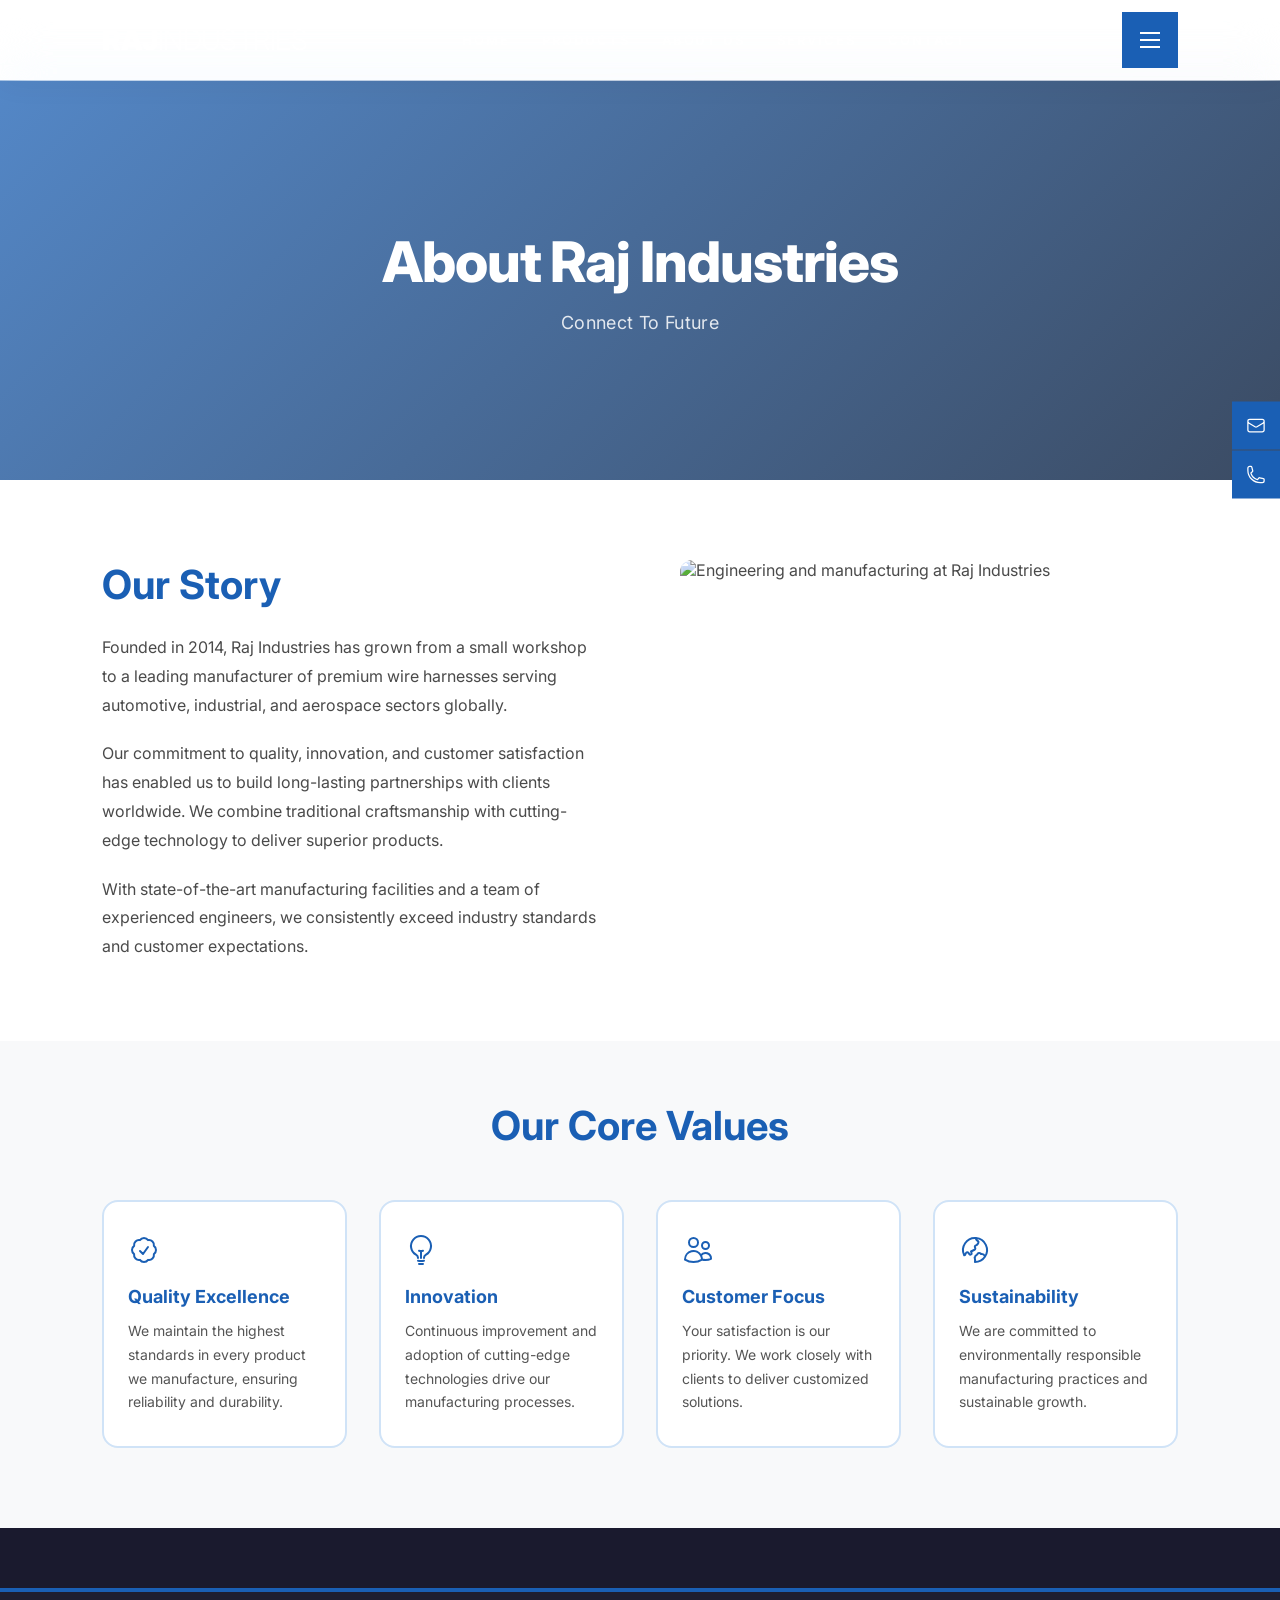
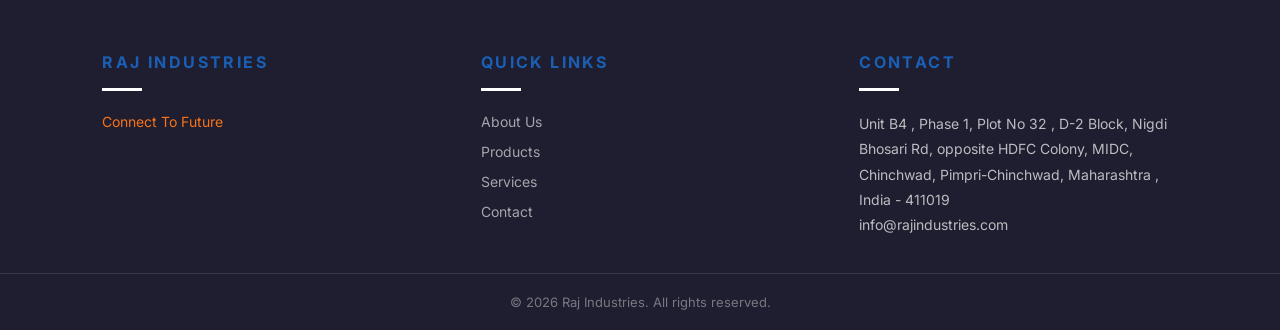
==== commit 865d37d6: "address and google map changes" ====
--- a/about.html
+++ b/about.html
@@ -173,7 +173,8 @@
                     <h3 class="footer-col__title">CONTACT</h3>
                     <div class="footer-col__underline"></div>
                     <div class="footer-contact">
-                        <p>Industrial Area, Phase 2<br>Manufacturing Hub, India</p>
+                        <p>Unit B4 , Phase 1, Plot No 32 , D-2 Block, Nigdi Bhosari Rd, opposite HDFC Colony, MIDC, Chinchwad, Pimpri-Chinchwad,
+                            Maharashtra , India - 411019</p>
                         <a href="mailto:info@rajindustries.com">info@rajindustries.com</a>
                     </div>
                 </div>
--- a/styles.css
+++ b/styles.css
@@ -1727,7 +1727,7 @@
 }
 
 .cable-feature-container {
-    max-width: 900px;
+    max-width: 100%;
     margin: 0 auto 60px;
     padding: 0 8%;
     text-align: center;
@@ -1754,7 +1754,7 @@
     font-size: 15px;
     color: var(--color-slate-500);
     line-height: 1.8;
-    max-width: 680px;
+    max-width: 100%;
     margin: 0 auto;
     text-align: left;
 }
@@ -2115,6 +2115,7 @@
     overflow: hidden;
     width: 100%;
     height: 100px !important;
+    margin-bottom: 3%;
 }
 
 .carousel-track {
@@ -2125,9 +2126,9 @@
 
 /* Image consistency */
 .carousel-track img {
-    width: 200px;
-    flex-shrink: 0;
-    display: block;
+    width: auto;
+    height: 60px;
+    object-fit: contain;
 }
 
 /* LEFT SCROLL */
@@ -2185,5 +2186,5 @@
     margin-top: 24px;
 }
 .padding-class{
-    margin-bottom: 9%;
+    
 }
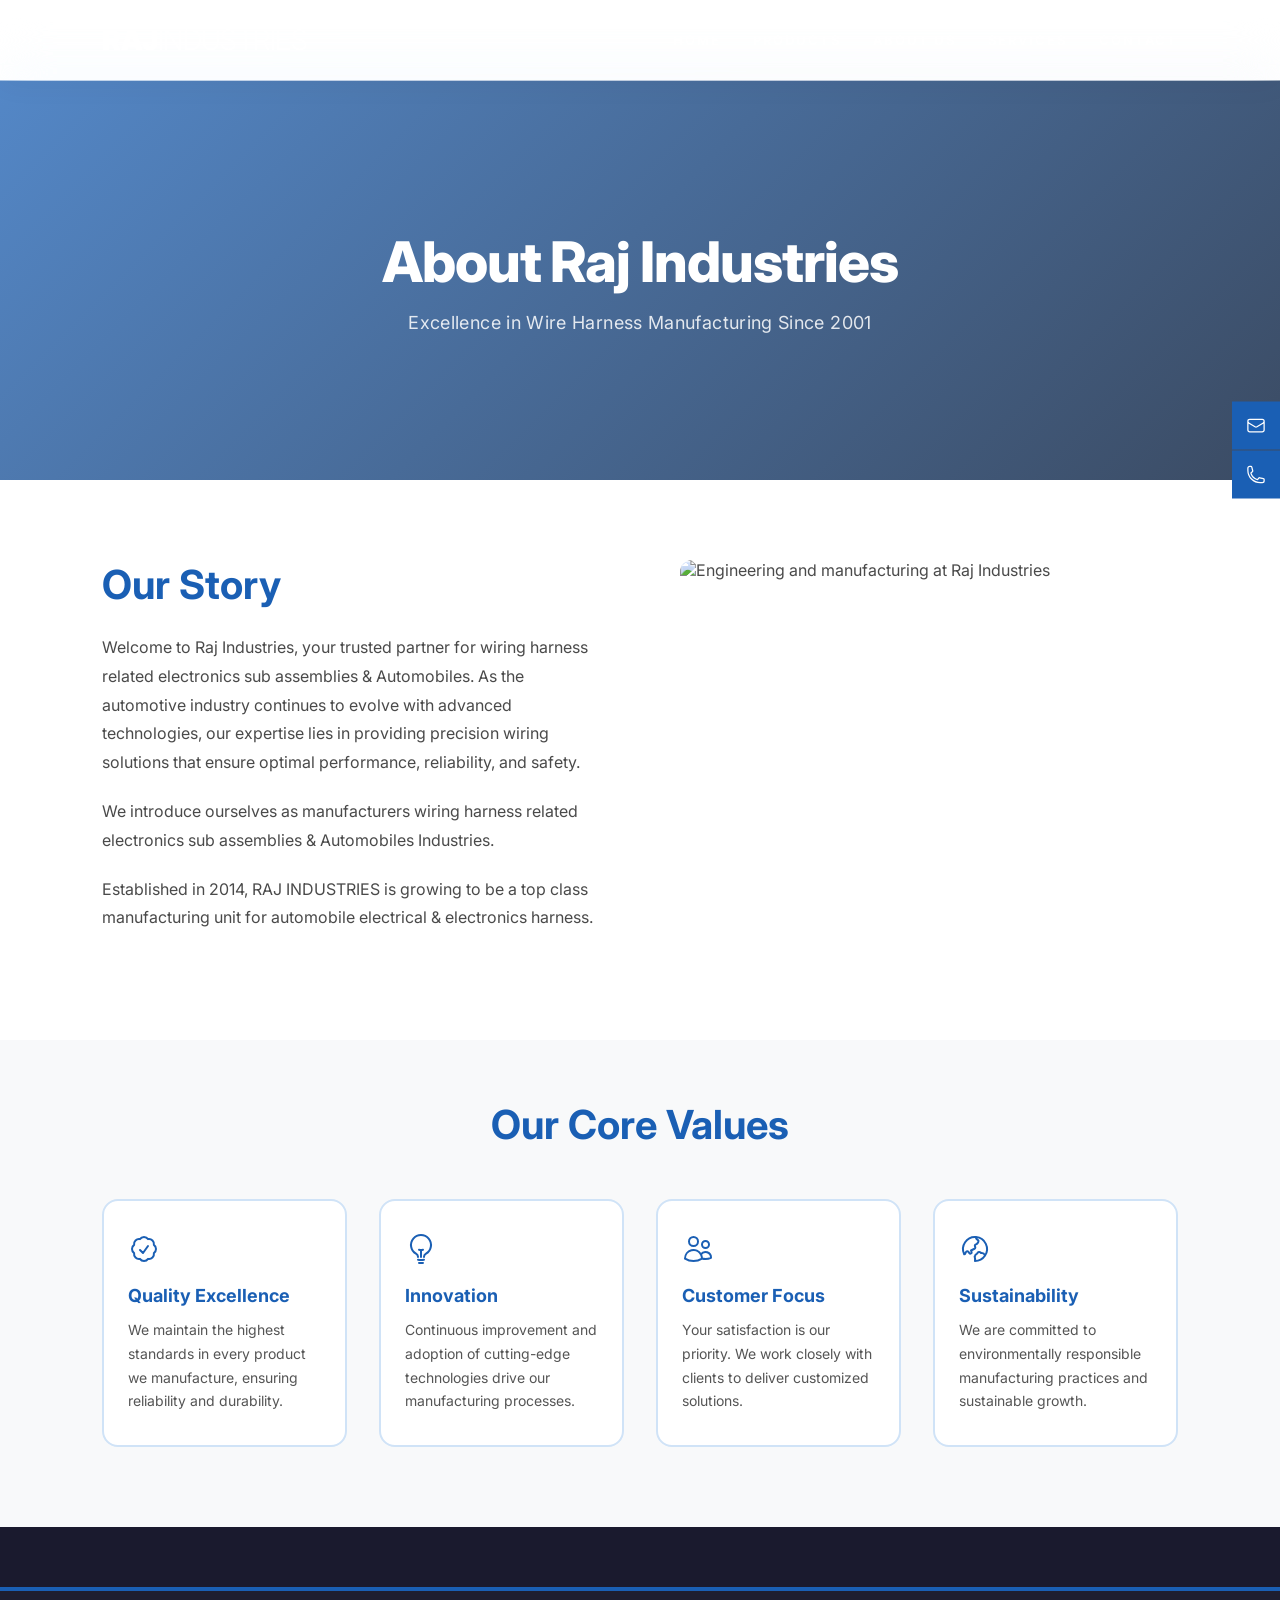
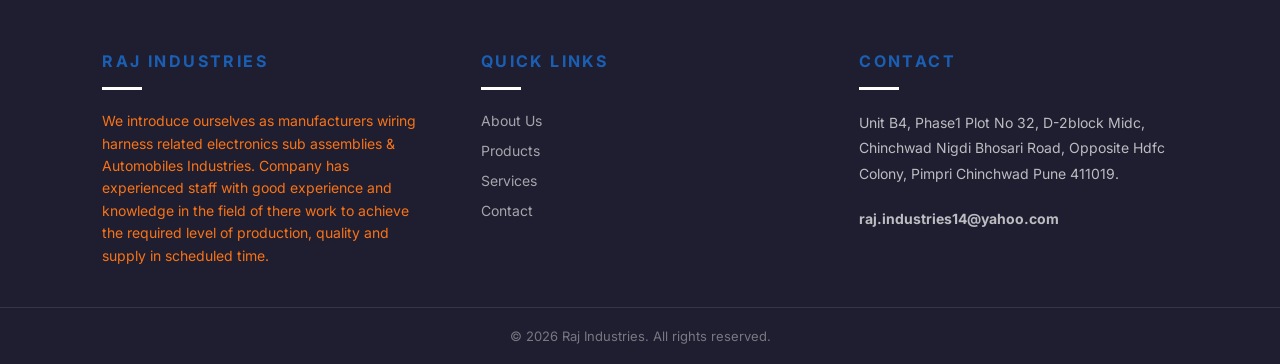
==== commit c02a4255: "Add files via upload" ====
--- a/about.html
+++ b/about.html
@@ -67,7 +67,7 @@
         <div class="about-hero__overlay"></div>
         <div class="about-hero__content">
             <h1 class="about-hero__title animate-fade-in-up">About Raj Industries</h1>
-            <p class="about-hero__sub animate-fade-in-up" style="animation-delay: 100ms;">Connect To Future</p>
+            <p class="about-hero__sub animate-fade-in-up" style="animation-delay: 100ms;">Excellence in Wire Harness Manufacturing Since 2001</p>
         </div>
     </section>
 
@@ -79,9 +79,9 @@
             <!-- Text -->
             <div class="about-story__text scroll-animate">
                 <h2 class="about-story__title">Our Story</h2>
-                <p>Founded in 2014, Raj Industries has grown from a small workshop to a leading manufacturer of premium wire harnesses serving automotive, industrial, and aerospace sectors globally.</p>
-                <p>Our commitment to quality, innovation, and customer satisfaction has enabled us to build long-lasting partnerships with clients worldwide. We combine traditional craftsmanship with cutting-edge technology to deliver superior products.</p>
-                <p>With state-of-the-art manufacturing facilities and a team of experienced engineers, we consistently exceed industry standards and customer expectations.</p>
+                <p>Welcome to Raj Industries, your trusted partner for wiring harness related electronics sub assemblies & Automobiles. As the automotive industry continues to evolve with advanced technologies, our expertise lies in providing precision wiring solutions that ensure optimal performance, reliability, and safety. </p>
+                <p>We introduce ourselves as manufacturers wiring harness related electronics sub assemblies & Automobiles Industries.</p>
+                <p>Established in 2014, RAJ INDUSTRIES is growing to be a top class manufacturing unit for automobile electrical & electronics harness.</p>
             </div>
 
             <!-- Image -->
@@ -157,7 +157,7 @@
                 <div>
                     <h3 class="footer-col__title">RAJ INDUSTRIES</h3>
                     <div class="footer-col__underline"></div>
-                    <p class="footer-col__tagline">Connect To Future</p>
+                    <p class="footer-col__tagline">We introduce ourselves as manufacturers wiring harness related electronics sub assemblies & Automobiles Industries. Company has experienced staff with good experience and knowledge in the field of there work to achieve the required level of production, quality and supply in scheduled time.</p>
                 </div>
                 <div>
                     <h3 class="footer-col__title">QUICK LINKS</h3>
@@ -173,9 +173,8 @@
                     <h3 class="footer-col__title">CONTACT</h3>
                     <div class="footer-col__underline"></div>
                     <div class="footer-contact">
-                        <p>Unit B4 , Phase 1, Plot No 32 , D-2 Block, Nigdi Bhosari Rd, opposite HDFC Colony, MIDC, Chinchwad, Pimpri-Chinchwad,
-                            Maharashtra , India - 411019</p>
-                        <a href="mailto:info@rajindustries.com">info@rajindustries.com</a>
+                        <p>Unit B4, Phase1 Plot No 32, D-2block Midc, Chinchwad Nigdi Bhosari Road, Opposite Hdfc Colony, Pimpri Chinchwad Pune 411019.</p><br>
+                        <b><a href="mailto:raj.industries14@yahoo.com">raj.industries14@yahoo.com</a></b>
                     </div>
                 </div>
             </div>
--- a/styles.css
+++ b/styles.css
@@ -65,43 +65,89 @@
 *:focus {
     outline: none;
 }
+
 *:focus-visible {
     outline: 2px solid var(--color-primary);
     outline-offset: 2px;
 }
 
 /* Custom scrollbar */
-::-webkit-scrollbar { width: 8px; }
-::-webkit-scrollbar-track { background: #f1f1f1; }
-::-webkit-scrollbar-thumb { background: var(--color-slate-400); border-radius: 4px; }
-::-webkit-scrollbar-thumb:hover { background: var(--color-primary); }
+::-webkit-scrollbar {
+    width: 8px;
+}
+
+::-webkit-scrollbar-track {
+    background: #f1f1f1;
+}
+
+::-webkit-scrollbar-thumb {
+    background: var(--color-slate-400);
+    border-radius: 4px;
+}
+
+::-webkit-scrollbar-thumb:hover {
+    background: var(--color-primary);
+}
 
 /* ==========================================
    Animations
    ========================================== */
 @keyframes fadeInUp {
-    from { opacity: 0; transform: translateY(30px); }
-    to { opacity: 1; transform: translateY(0); }
+    from {
+        opacity: 0;
+        transform: translateY(30px);
+    }
+
+    to {
+        opacity: 1;
+        transform: translateY(0);
+    }
 }
 
 @keyframes fadeIn {
-    from { opacity: 0; }
-    to { opacity: 1; }
+    from {
+        opacity: 0;
+    }
+
+    to {
+        opacity: 1;
+    }
 }
 
 @keyframes slideInRight {
-    from { opacity: 0; transform: translateX(40px); }
-    to { opacity: 1; transform: translateX(0); }
+    from {
+        opacity: 0;
+        transform: translateX(40px);
+    }
+
+    to {
+        opacity: 1;
+        transform: translateX(0);
+    }
 }
 
 @keyframes countUp {
-    from { opacity: 0; transform: scale(0.5); }
-    to { opacity: 1; transform: scale(1); }
+    from {
+        opacity: 0;
+        transform: scale(0.5);
+    }
+
+    to {
+        opacity: 1;
+        transform: scale(1);
+    }
 }
 
 @keyframes heroSlideIn {
-    from { opacity: 0; transform: scale(1.05); }
-    to { opacity: 1; transform: scale(1); }
+    from {
+        opacity: 0;
+        transform: scale(1.05);
+    }
+
+    to {
+        opacity: 1;
+        transform: scale(1);
+    }
 }
 
 .animate-fade-in-up {
@@ -126,6 +172,7 @@
     transform: translateY(30px);
     transition: opacity 0.7s ease-out, transform 0.7s ease-out;
 }
+
 .scroll-animate.visible {
     opacity: 1;
     transform: translateY(0);
@@ -136,6 +183,7 @@
     transform: translateX(40px);
     transition: opacity 0.7s ease-out, transform 0.7s ease-out;
 }
+
 .scroll-animate-right.visible {
     opacity: 1;
     transform: translateX(0);
@@ -306,8 +354,12 @@
     background: rgba(26, 26, 46, 0.98);
     z-index: 105;
     display: flex;
+    flex-direction: column;
     align-items: center;
-    justify-content: center;
+    justify-content: flex-start;
+    padding-top: 90px;
+    padding-bottom: 346px;
+    overflow-y: auto;
     opacity: 0;
     visibility: hidden;
     transition: all 0.5s ease;
@@ -316,33 +368,57 @@
 .mobile-overlay.active {
     opacity: 1;
     visibility: visible;
+    pointer-events: auto;
 }
 
 .mobile-nav {
+    width: 100%;
+    max-width: 300px;
+
     display: flex;
     flex-direction: column;
     align-items: center;
-    gap: 24px;
+    gap: 16px;
 }
 
 .mobile-nav a {
-    font-size: 32px;
-    font-weight: 300;
-    color: #ffffff;
+    font-size: 22px;
+    font-weight: 400;
+    color: #ffffff;
+    text-align: center;
+    width: 100%;
+
     transition: all 0.5s ease;
     opacity: 0;
     transform: translateY(20px);
 }
 
+/* SHOW LINKS WHEN MENU OPENS */
 .mobile-overlay.active .mobile-nav a {
     opacity: 1;
     transform: translateY(0);
 }
 
-.mobile-nav a:nth-child(1) { transition-delay: 0.1s; }
-.mobile-nav a:nth-child(2) { transition-delay: 0.2s; }
-.mobile-nav a:nth-child(3) { transition-delay: 0.3s; }
-.mobile-nav a:nth-child(4) { transition-delay: 0.4s; }
+/* Animation delays */
+.mobile-nav a:nth-child(1) {
+    transition-delay: 0.1s;
+}
+
+.mobile-nav a:nth-child(2) {
+    transition-delay: 0.2s;
+}
+
+.mobile-nav a:nth-child(3) {
+    transition-delay: 0.3s;
+}
+
+.mobile-nav a:nth-child(4) {
+    transition-delay: 0.4s;
+}
+
+.mobile-nav a:nth-child(5) {
+    transition-delay: 0.5s;
+}
 
 .mobile-nav a:hover {
     color: var(--color-primary);
@@ -409,7 +485,7 @@
 .hero-slide__overlay {
     position: absolute;
     inset: 0;
-    background: linear-gradient(to right, rgba(0,0,0,0.6) 0%, rgba(0,0,0,0.4) 40%, rgba(0,0,0,0.2) 100%);
+    background: linear-gradient(to right, rgba(0, 0, 0, 0.6) 0%, rgba(0, 0, 0, 0.4) 40%, rgba(0, 0, 0, 0.2) 100%);
 }
 
 .hero-content {
@@ -561,7 +637,7 @@
     left: 0;
     right: 0;
     height: 128px;
-    background: linear-gradient(to top, rgba(255,255,255,0.1), transparent);
+    background: linear-gradient(to top, rgba(255, 255, 255, 0.1), transparent);
     z-index: 10;
     pointer-events: none;
 }
@@ -971,7 +1047,7 @@
     transition: all 0.3s ease;
 }
 
-.contact-sidebar a + a {
+.contact-sidebar a+a {
     margin-top: 1px;
 }
 
@@ -2111,6 +2187,7 @@
         width: 90%;
     }
 }
+
 .carousel {
     overflow: hidden;
     width: 100%;
@@ -2161,9 +2238,11 @@
         transform: translateX(0);
     }
 }
+
 .carousel-track {
     will-change: transform;
 }
+
 .clients-home__header {
     margin-top: 30px;
     margin-bottom: 80px;
@@ -2171,6 +2250,7 @@
     flex-direction: column;
     align-items: center;
 }
+
 .clients-home__title {
     font-size: clamp(28px, 4vw, 42px);
     font-weight: 300;
@@ -2179,12 +2259,38 @@
     max-width: 600px;
     justify-content: center;
 }
+
 .clients-home__underline {
     width: 64px;
     height: 3px;
     background: var(--color-primary);
     margin-top: 24px;
 }
-.padding-class{
-    
+
+/* .padding-class {} */
+
+/* =========================
+   RESPONSIVE FIX
+   ========================= */
+
+/* Hide hamburger & mobile menu on desktop */
+@media (min-width: 769px) {
+    .hamburger {
+        display: none;
+    }
+
+    .mobile-overlay {
+        display: none;
+    }
+}
+
+/* Show hamburger only on mobile */
+@media (max-width: 768px) {
+    .hamburger {
+        display: flex;
+    }
+
+    .mobile-overlay {
+        display: flex;
+    }
 }
